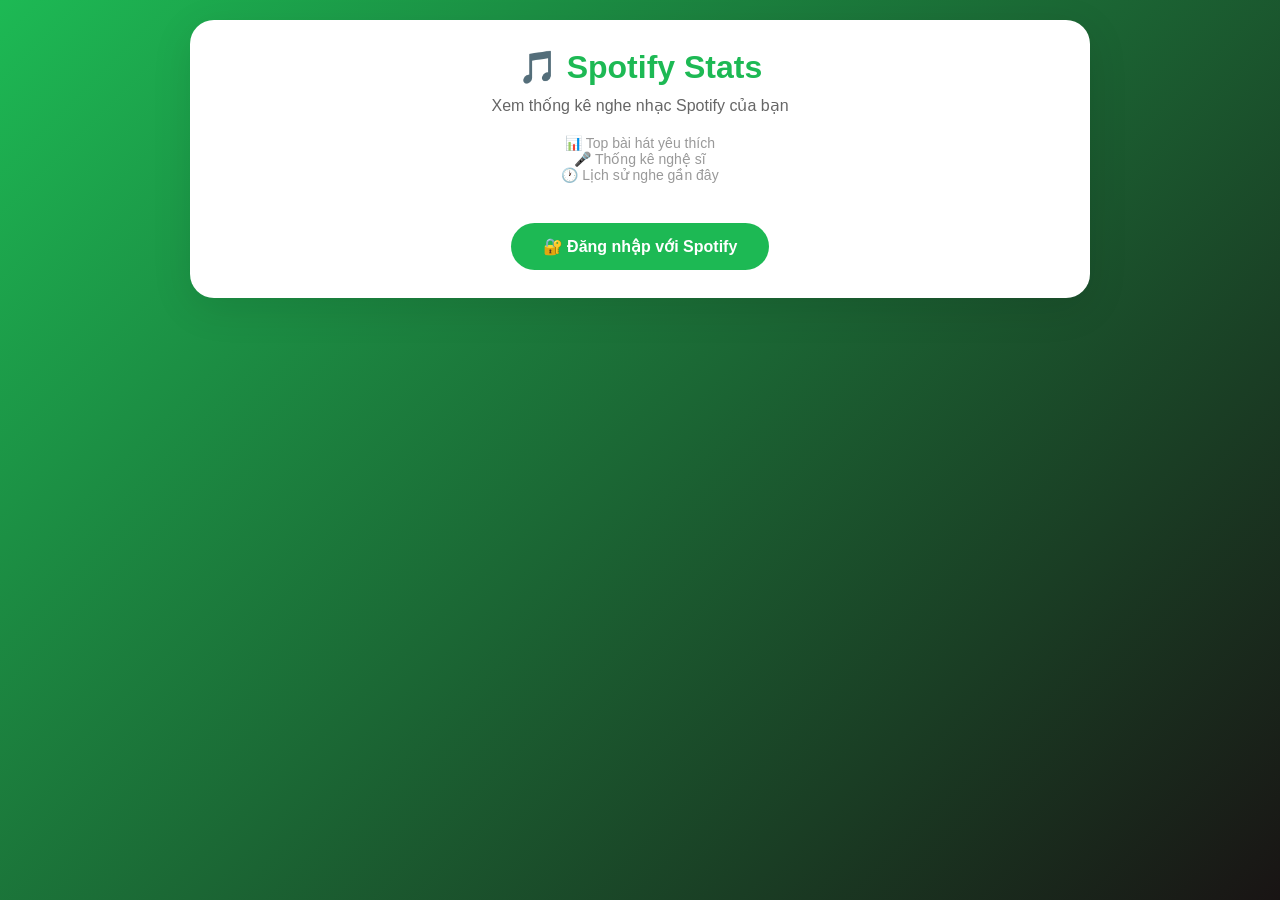
==== index.html @ 5d180906 "Add files via upload" ====
<!DOCTYPE html>
<html lang="vi">
<head>
    <meta charset="UTF-8">
    <meta name="viewport" content="width=device-width, initial-scale=1.0">
    <title>Spotify Stats - Personal Music Analytics</title>
    <style>
        * {
            margin: 0;
            padding: 0;
            box-sizing: border-box;
        }

        body {
            font-family: -apple-system, BlinkMacSystemFont, 'Segoe UI', Roboto, Oxygen, Ubuntu, sans-serif;
            background: linear-gradient(135deg, #1DB954 0%, #191414 100%);
            min-height: 100vh;
            padding: 20px;
        }

        .container {
            max-width: 900px;
            margin: 0 auto;
        }

        /* Card */
        .card {
            background: white;
            border-radius: 24px;
            padding: 28px;
            margin-bottom: 20px;
            box-shadow: 0 10px 40px rgba(0, 0, 0, 0.1);
            transition: transform 0.2s, box-shadow 0.2s;
        }

        .card:hover {
            transform: translateY(-2px);
            box-shadow: 0 15px 50px rgba(0, 0, 0, 0.15);
        }

        /* Header */
        h1 {
            color: #1DB954;
            font-size: 32px;
            margin-bottom: 8px;
            display: flex;
            align-items: center;
            gap: 10px;
        }

        h2 {
            color: #333;
            font-size: 20px;
            margin-bottom: 20px;
            padding-bottom: 12px;
            border-bottom: 2px solid #f0f0f0;
        }

        h3 {
            color: #666;
            font-size: 14px;
            font-weight: normal;
            margin-bottom: 20px;
        }

        /* Button */
        .btn-spotify {
            background: #1DB954;
            color: white;
            border: none;
            padding: 14px 32px;
            font-size: 16px;
            font-weight: 600;
            border-radius: 50px;
            cursor: pointer;
            transition: all 0.2s;
            display: inline-flex;
            align-items: center;
            gap: 10px;
            margin-top: 20px;
        }

        .btn-spotify:hover {
            background: #1ed760;
            transform: scale(1.02);
        }

        .btn-logout {
            background: #dc3545;
            color: white;
            border: none;
            padding: 8px 20px;
            font-size: 14px;
            border-radius: 20px;
            cursor: pointer;
            float: right;
            transition: all 0.2s;
        }

        .btn-logout:hover {
            background: #c82333;
        }

        /* Track list */
        .track-list {
            max-height: 500px;
            overflow-y: auto;
        }

        .track {
            display: flex;
            align-items: center;
            padding: 12px;
            border-bottom: 1px solid #eee;
            transition: background 0.2s;
        }

        .track:hover {
            background: #f8f9fa;
        }

        .track-rank {
            font-size: 20px;
            font-weight: bold;
            width: 45px;
            color: #1DB954;
        }

        .track-img {
            width: 50px;
            height: 50px;
            border-radius: 8px;
            margin-right: 15px;
            object-fit: cover;
        }

        .track-info {
            flex: 1;
        }

        .track-name {
            font-weight: 600;
            margin-bottom: 4px;
            color: #333;
        }

        .track-artist {
            font-size: 13px;
            color: #666;
        }

        .track-meta {
            font-size: 12px;
            color: #999;
            margin-top: 4px;
        }

        /* Stats grid */
        .stats-grid {
            display: grid;
            grid-template-columns: repeat(auto-fit, minmax(200px, 1fr));
            gap: 15px;
            margin-top: 15px;
        }

        .stat-card {
            background: linear-gradient(135deg, #667eea 0%, #764ba2 100%);
            color: white;
            padding: 20px;
            border-radius: 16px;
            text-align: center;
        }

        .stat-number {
            font-size: 32px;
            font-weight: bold;
            margin: 10px 0;
        }

        .stat-label {
            font-size: 13px;
            opacity: 0.9;
        }

        /* User info */
        .user-info {
            display: flex;
            align-items: center;
            gap: 15px;
            flex: 1;
        }

        .user-avatar {
            width: 60px;
            height: 60px;
            border-radius: 50%;
            object-fit: cover;
        }

        .user-name {
            font-size: 18px;
            font-weight: 600;
            color: #333;
        }

        .user-email {
            font-size: 13px;
            color: #666;
            margin-top: 4px;
        }

        /* Loading */
        .loading {
            text-align: center;
            padding: 50px;
        }

        .spinner {
            width: 45px;
            height: 45px;
            border: 4px solid #f3f3f3;
            border-top: 4px solid #1DB954;
            border-radius: 50%;
            animation: spin 1s linear infinite;
            margin: 0 auto 15px;
        }

        @keyframes spin {
            0% { transform: rotate(0deg); }
            100% { transform: rotate(360deg); }
        }

        /* Error */
        .error {
            background: #f8d7da;
            color: #721c24;
            padding: 15px;
            border-radius: 12px;
            margin-bottom: 20px;
            border: 1px solid #f5c6cb;
        }

        /* Clearfix */
        .clearfix::after {
            content: "";
            clear: both;
            display: table;
        }

        /* Scrollbar */
        .track-list::-webkit-scrollbar {
            width: 6px;
        }

        .track-list::-webkit-scrollbar-track {
            background: #f1f1f1;
            border-radius: 10px;
        }

        .track-list::-webkit-scrollbar-thumb {
            background: #1DB954;
            border-radius: 10px;
        }

        /* Responsive */
        @media (max-width: 600px) {
            .card {
                padding: 20px;
            }
            
            h1 {
                font-size: 24px;
            }
            
            .stats-grid {
                grid-template-columns: 1fr;
            }
            
            .track-rank {
                width: 35px;
                font-size: 16px;
            }
            
            .track-img {
                width: 40px;
                height: 40px;
            }
        }
    </style>
</head>
<body>
    <div class="container">
        <!-- Login Card -->
        <div id="loginCard" class="card" style="text-align: center;">
            <h1 style="justify-content: center;">🎵 Spotify Stats</h1>
            <p style="color: #666; margin: 10px 0;">Xem thống kê nghe nhạc Spotify của bạn</p>
            <div style="margin: 20px 0;">
                <p style="color: #999; font-size: 14px;">📊 Top bài hát yêu thích</p>
                <p style="color: #999; font-size: 14px;">🎤 Thống kê nghệ sĩ</p>
                <p style="color: #999; font-size: 14px;">🕐 Lịch sử nghe gần đây</p>
            </div>
            <button class="btn-spotify" onclick="loginToSpotify()">
                🔐 Đăng nhập với Spotify
            </button>
        </div>

        <!-- Dashboard (ẩn ban đầu) -->
        <div id="dashboard" style="display: none;">
            <!-- User Info Card -->
            <div class="card clearfix">
                <div id="userInfo" class="user-info"></div>
                <button class="btn-logout" onclick="logout()">Đăng xuất</button>
            </div>

            <!-- Stats Card -->
            <div class="card">
                <h2>📊 Thống kê nhanh</h2>
                <div id="statsContainer"></div>
            </div>

            <!-- Top Tracks Card -->
            <div class="card">
                <h2>🏆 Top 10 bài hát yêu thích</h2>
                <div id="topTracksContainer" class="track-list"></div>
            </div>

            <!-- Recent Tracks Card -->
            <div class="card">
                <h2>🕐 10 bài hát vừa nghe</h2>
                <div id="recentTracksContainer" class="track-list"></div>
            </div>
        </div>

        <!-- Loading -->
        <div id="loading" class="card loading" style="display: none;">
            <div class="spinner"></div>
            <p>Đang tải dữ liệu từ Spotify...</p>
            <p style="font-size: 13px; color: #999; margin-top: 10px;">Vui lòng chờ trong giây lát</p>
        </div>
    </div>

    <script>
        // ==================== CẤU HÌNH ====================
        const CLIENT_ID = "cd0524eb368f45ceb21721b9543bd5d6";
        const REDIRECT_URI = window.location.origin + window.location.pathname;
        
        // ==================== KHỞI TẠO ====================
        // Kiểm tra code từ URL (sau khi đăng nhập Spotify)
        const urlParams = new URLSearchParams(window.location.search);
        const authCode = urlParams.get('code');
        
        if (authCode) {
            // Có code -> đổi lấy token
            exchangeCodeForToken(authCode);
        } else {
            // Kiểm tra token đã lưu
            const savedToken = localStorage.getItem('spotify_token');
            const tokenExpiry = localStorage.getItem('spotify_token_expiry');
            
            if (savedToken && tokenExpiry && Date.now() < parseInt(tokenExpiry)) {
                loadDashboard(savedToken);
            } else {
                // Hết hạn hoặc chưa có token
                document.getElementById('loginCard').style.display = 'block';
            }
        }
        
        // ==================== HÀM CHÍNH ====================
        
        function loginToSpotify() {
            const scope = 'user-read-recently-played user-top-read user-read-private';
            const authUrl = `https://accounts.spotify.com/authorize?` +
                `client_id=${CLIENT_ID}` +
                `&response_type=code` +
                `&redirect_uri=${encodeURIComponent(REDIRECT_URI)}` +
                `&scope=${encodeURIComponent(scope)}` +
                `&show_dialog=true`;
            
            window.location.href = authUrl;
        }
        
        async function exchangeCodeForToken(code) {
            showLoading(true);
            
            try {
                // Gọi API đổi code lấy token
                const response = await fetch('https://accounts.spotify.com/api/token', {
                    method: 'POST',
                    headers: {
                        'Content-Type': 'application/x-www-form-urlencoded',
                    },
                    body: new URLSearchParams({
                        grant_type: 'authorization_code',
                        code: code,
                        redirect_uri: REDIRECT_URI,
                        client_id: CLIENT_ID,
                        client_secret: '1a9856d20b41437d9c56a29d29e55f53' // Ghi chú: Cần client secret thật!
                    })
                });
                
                const data = await response.json();
                
                if (data.access_token) {
                    // Lưu token
                    localStorage.setItem('spotify_token', data.access_token);
                    localStorage.setItem('spotify_token_expiry', Date.now() + (data.expires_in * 1000));
                    
                    // Xóa code khỏi URL
                    window.history.replaceState({}, document.title, window.location.pathname);
                    
                    // Load dashboard
                    loadDashboard(data.access_token);
                } else {
                    throw new Error(data.error_description || 'Không lấy được token');
                }
            } catch (error) {
                console.error('Lỗi:', error);
                showError('Không thể đăng nhập. Vui lòng thử lại sau.');
                document.getElementById('loginCard').style.display = 'block';
                showLoading(false);
            }
        }
        
        async function loadDashboard(token) {
            showLoading(true);
            
            try {
                // Lấy thông tin user
                const userResponse = await fetch('https://api.spotify.com/v1/me', {
                    headers: { 'Authorization': `Bearer ${token}` }
                });
                
                if (!userResponse.ok) {
                    throw new Error('Token hết hạn');
                }
                
                const userData = await userResponse.json();
                
                // Lấy top tracks
                const topResponse = await fetch('https://api.spotify.com/v1/me/top/tracks?limit=10&time_range=medium_term', {
                    headers: { 'Authorization': `Bearer ${token}` }
                });
                const topData = await topResponse.json();
                
                // Lấy recently played
                const recentResponse = await fetch('https://api.spotify.com/v1/me/player/recently-played?limit=10', {
                    headers: { 'Authorization': `Bearer ${token}` }
                });
                const recentData = await recentResponse.json();
                
                // Hiển thị
                displayUserInfo(userData);
                displayStats(topData, recentData);
                displayTopTracks(topData);
                displayRecentTracks(recentData);
                
                // Ẩn login, hiện dashboard
                document.getElementById('loginCard').style.display = 'none';
                document.getElementById('dashboard').style.display = 'block';
                
            } catch (error) {
                console.error('Lỗi:', error);
                showError('Không thể tải dữ liệu. Vui lòng đăng nhập lại.');
                logout();
            } finally {
                showLoading(false);
            }
        }
        
        // ==================== HIỂN THỊ ====================
        
        function displayUserInfo(user) {
            const userInfoHtml = `
                ${user.images && user.images[0] ? 
                    `<img class="user-avatar" src="${user.images[0].url}" alt="Avatar">` : 
                    `<div style="width: 60px; height: 60px; background: #1DB954; border-radius: 50%; display: flex; align-items: center; justify-content: center; font-size: 28px;">🎵</div>`
                }
                <div>
                    <div class="user-name">${escapeHtml(user.display_name || user.id)}</div>
                    <div class="user-email">${user.email || ''}</div>
                    <div style="font-size: 12px; color: #1DB954; margin-top: 5px;">✓ Đã kết nối Spotify</div>
                </div>
            `;
            document.getElementById('userInfo').innerHTML = userInfoHtml;
        }
        
        function displayStats(topData, recentData) {
            const topTracks = topData.items || [];
            const recentTracks = recentData.items || [];
            
            // Đếm số bài hát độc nhất
            const uniqueTracks = new Set(topTracks.map(t => t.id)).size;
            
            // Tìm nghệ sĩ yêu thích
            const artistCount = {};
            topTracks.forEach(track => {
                const artist = track.artists[0].name;
                artistCount[artist] = (artistCount[artist] || 0) + 1;
            });
            const topArtist = Object.entries(artistCount).sort((a, b) => b[1] - a[1])[0];
            
            // Tính tổng thời gian nghe gần đây
            let totalDurationMs = 0;
            recentTracks.forEach(item => {
                totalDurationMs += item.track.duration_ms;
            });
            const totalMinutes = Math.floor(totalDurationMs / 60000);
            
            const statsHtml = `
                <div class="stats-grid">
                    <div class="stat-card">
                        <div class="stat-label">🎵 Bài hát yêu thích</div>
                        <div class="stat-number">${topTracks.length}</div>
                    </div>
                    <div class="stat-card">
                        <div class="stat-label">⭐ Bài hát độc nhất</div>
                        <div class="stat-number">${uniqueTracks}</div>
                    </div>
                    <div class="stat-card">
                        <div class="stat-label">🎤 Nghệ sĩ yêu thích</div>
                        <div class="stat-number" style="font-size: 20px;">${topArtist ? escapeHtml(topArtist[0]) : 'Chưa có'}</div>
                        <div class="stat-label">${topArtist ? topArtist[1] + ' bài' : ''}</div>
                    </div>
                    <div class="stat-card">
                        <div class="stat-label">⏱️ Thời gian nghe</div>
                        <div class="stat-number">${totalMinutes}</div>
                        <div class="stat-label">phút (10 bài gần nhất)</div>
                    </div>
                </div>
            `;
            
            document.getElementById('statsContainer').innerHTML = statsHtml;
        }
        
        function displayTopTracks(data) {
            const tracks = data.items || [];
            
            if (tracks.length === 0) {
                document.getElementById('topTracksContainer').innerHTML = '<p style="color: #999; text-align: center;">Chưa có dữ liệu. Hãy nghe nhạc nhiều hơn!</p>';
                return;
            }
            
            let html = '';
            tracks.forEach((track, index) => {
                const albumArt = track.album.images[0]?.url || '';
                html += `
                    <div class="track">
                        <div class="track-rank">#${index + 1}</div>
                        ${albumArt ? `<img class="track-img" src="${albumArt}" alt="${escapeHtml(track.name)}">` : ''}
                        <div class="track-info">
                            <div class="track-name">${escapeHtml(track.name)}</div>
                            <div class="track-artist">${escapeHtml(track.artists[0].name)}</div>
                            <div class="track-meta">🔥 Độ phổ biến: ${track.popularity}/100</div>
                        </div>
                    </div>
                `;
            });
            
            document.getElementById('topTracksContainer').innerHTML = html;
        }
        
        function displayRecentTracks(data) {
            const items = data.items || [];
            
            if (items.length === 0) {
                document.getElementById('recentTracksContainer').innerHTML = '<p style="color: #999; text-align: center;">Chưa có dữ liệu. Hãy nghe nhạc trên Spotify!</p>';
                return;
            }
            
            let html = '';
            items.forEach((item) => {
                const track = item.track;
                const albumArt = track.album.images[0]?.url || '';
                const playedAt = new Date(item.played_at);
                const timeAgo = getTimeAgo(playedAt);
                
                html += `
                    <div class="track">
                        ${albumArt ? `<img class="track-img" src="${albumArt}" alt="${escapeHtml(track.name)}">` : ''}
                        <div class="track-info">
                            <div class="track-name">${escapeHtml(track.name)}</div>
                            <div class="track-artist">${escapeHtml(track.artists[0].name)}</div>
                            <div class="track-meta">🎧 Nghe ${timeAgo}</div>
                        </div>
                    </div>
                `;
            });
            
            document.getElementById('recentTracksContainer').innerHTML = html;
        }
        
        // ==================== UTILITY ====================
        
        function getTimeAgo(date) {
            const seconds = Math.floor((new Date() - date) / 1000);
            
            if (seconds < 60) return 'vừa xong';
            if (seconds < 3600) return `${Math.floor(seconds / 60)} phút trước`;
            if (seconds < 86400) return `${Math.floor(seconds / 3600)} giờ trước`;
            if (seconds < 604800) return `${Math.floor(seconds / 86400)} ngày trước`;
            return `${Math.floor(seconds / 604800)} tuần trước`;
        }
        
        function escapeHtml(text) {
            if (!text) return '';
            const div = document.createElement('div');
            div.textContent = text;
            return div.innerHTML;
        }
        
        function logout() {
            localStorage.removeItem('spotify_token');
            localStorage.removeItem('spotify_token_expiry');
            document.getElementById('dashboard').style.display = 'none';
            document.getElementById('loginCard').style.display = 'block';
        }
        
        function showLoading(show) {
            document.getElementById('loading').style.display = show ? 'block' : 'none';
        }
        
        function showError(message) {
            const errorDiv = document.createElement('div');
            errorDiv.className = 'error';
            errorDiv.innerHTML = `❌ ${message}`;
            const container = document.querySelector('.container');
            container.insertBefore(errorDiv, container.firstChild);
            setTimeout(() => errorDiv.remove(), 5000);
        }
    </script>
</body>
</html>
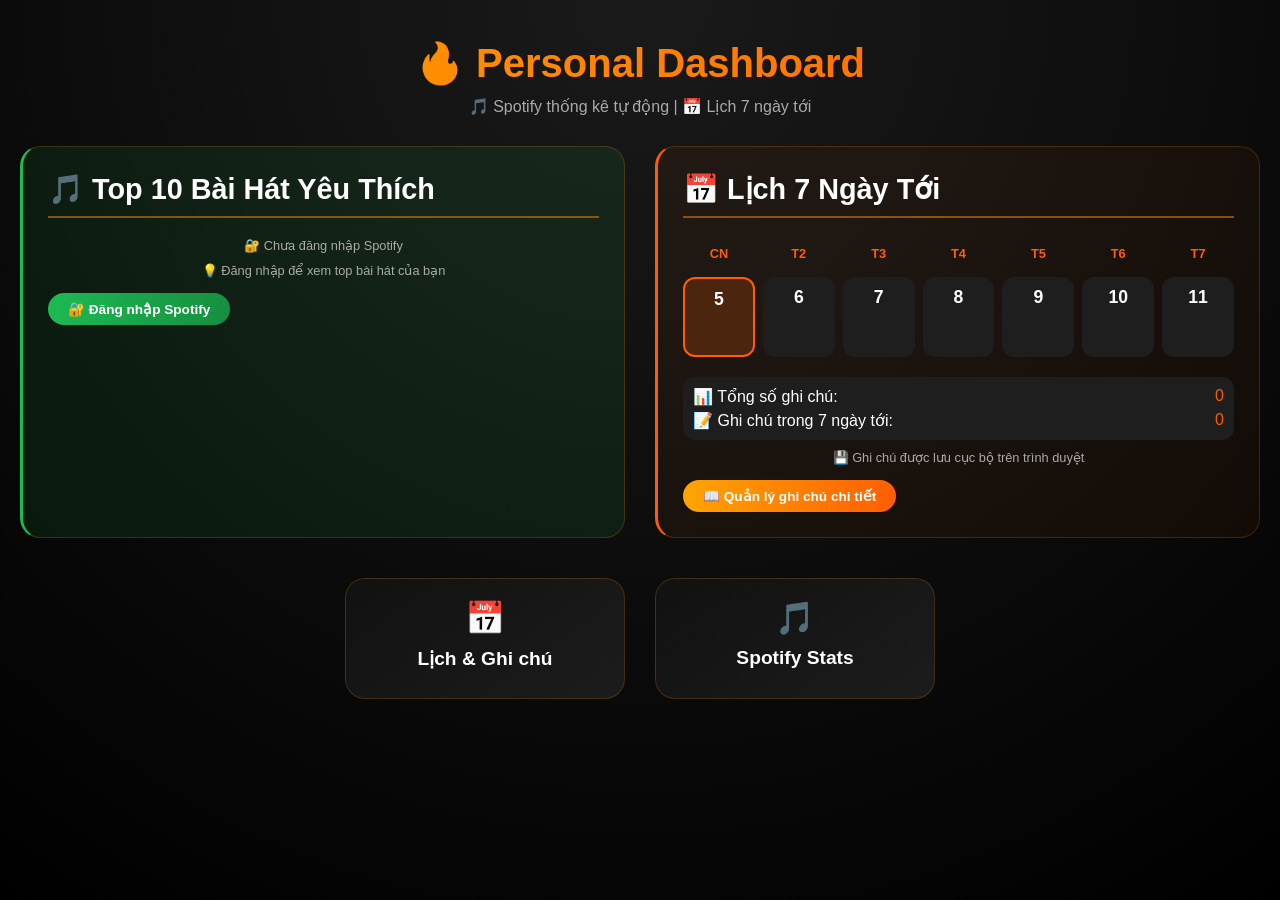
==== commit 8f62c70f: "Add files via upload" ====
--- a/index.html
+++ b/index.html
@@ -1,351 +1,408 @@
 <!DOCTYPE html>
 <html lang="vi">
 <head>
-    <meta charset="UTF-8">
-    <meta name="viewport" content="width=device-width, initial-scale=1.0">
-    <title>Spotify Stats - Personal Music Analytics</title>
-    <style>
-        * {
-            margin: 0;
-            padding: 0;
-            box-sizing: border-box;
-        }
-
-        body {
-            font-family: -apple-system, BlinkMacSystemFont, 'Segoe UI', Roboto, Oxygen, Ubuntu, sans-serif;
-            background: linear-gradient(135deg, #1DB954 0%, #191414 100%);
-            min-height: 100vh;
-            padding: 20px;
-        }
-
-        .container {
-            max-width: 900px;
-            margin: 0 auto;
-        }
-
-        /* Card */
-        .card {
-            background: white;
-            border-radius: 24px;
-            padding: 28px;
-            margin-bottom: 20px;
-            box-shadow: 0 10px 40px rgba(0, 0, 0, 0.1);
-            transition: transform 0.2s, box-shadow 0.2s;
-        }
-
-        .card:hover {
-            transform: translateY(-2px);
-            box-shadow: 0 15px 50px rgba(0, 0, 0, 0.15);
-        }
-
-        /* Header */
-        h1 {
-            color: #1DB954;
-            font-size: 32px;
-            margin-bottom: 8px;
-            display: flex;
-            align-items: center;
-            gap: 10px;
-        }
-
-        h2 {
-            color: #333;
-            font-size: 20px;
-            margin-bottom: 20px;
-            padding-bottom: 12px;
-            border-bottom: 2px solid #f0f0f0;
-        }
-
-        h3 {
-            color: #666;
-            font-size: 14px;
-            font-weight: normal;
-            margin-bottom: 20px;
-        }
-
-        /* Button */
-        .btn-spotify {
-            background: #1DB954;
-            color: white;
-            border: none;
-            padding: 14px 32px;
-            font-size: 16px;
-            font-weight: 600;
-            border-radius: 50px;
-            cursor: pointer;
-            transition: all 0.2s;
-            display: inline-flex;
-            align-items: center;
-            gap: 10px;
-            margin-top: 20px;
-        }
-
-        .btn-spotify:hover {
-            background: #1ed760;
-            transform: scale(1.02);
-        }
-
-        .btn-logout {
-            background: #dc3545;
-            color: white;
-            border: none;
-            padding: 8px 20px;
-            font-size: 14px;
-            border-radius: 20px;
-            cursor: pointer;
-            float: right;
-            transition: all 0.2s;
-        }
-
-        .btn-logout:hover {
-            background: #c82333;
-        }
-
-        /* Track list */
-        .track-list {
-            max-height: 500px;
-            overflow-y: auto;
-        }
-
-        .track {
-            display: flex;
-            align-items: center;
-            padding: 12px;
-            border-bottom: 1px solid #eee;
-            transition: background 0.2s;
-        }
-
-        .track:hover {
-            background: #f8f9fa;
-        }
-
-        .track-rank {
-            font-size: 20px;
-            font-weight: bold;
-            width: 45px;
-            color: #1DB954;
-        }
-
-        .track-img {
-            width: 50px;
-            height: 50px;
-            border-radius: 8px;
-            margin-right: 15px;
-            object-fit: cover;
-        }
-
-        .track-info {
-            flex: 1;
-        }
-
-        .track-name {
-            font-weight: 600;
-            margin-bottom: 4px;
-            color: #333;
-        }
-
-        .track-artist {
-            font-size: 13px;
-            color: #666;
-        }
-
-        .track-meta {
-            font-size: 12px;
-            color: #999;
-            margin-top: 4px;
-        }
-
-        /* Stats grid */
-        .stats-grid {
-            display: grid;
-            grid-template-columns: repeat(auto-fit, minmax(200px, 1fr));
-            gap: 15px;
-            margin-top: 15px;
-        }
-
-        .stat-card {
-            background: linear-gradient(135deg, #667eea 0%, #764ba2 100%);
-            color: white;
-            padding: 20px;
-            border-radius: 16px;
-            text-align: center;
-        }
-
-        .stat-number {
-            font-size: 32px;
-            font-weight: bold;
-            margin: 10px 0;
-        }
-
-        .stat-label {
-            font-size: 13px;
-            opacity: 0.9;
-        }
-
-        /* User info */
-        .user-info {
-            display: flex;
-            align-items: center;
-            gap: 15px;
-            flex: 1;
-        }
-
-        .user-avatar {
-            width: 60px;
-            height: 60px;
-            border-radius: 50%;
-            object-fit: cover;
-        }
-
-        .user-name {
-            font-size: 18px;
-            font-weight: 600;
-            color: #333;
-        }
-
-        .user-email {
-            font-size: 13px;
-            color: #666;
-            margin-top: 4px;
-        }
-
-        /* Loading */
-        .loading {
-            text-align: center;
-            padding: 50px;
-        }
-
-        .spinner {
-            width: 45px;
-            height: 45px;
-            border: 4px solid #f3f3f3;
-            border-top: 4px solid #1DB954;
-            border-radius: 50%;
-            animation: spin 1s linear infinite;
-            margin: 0 auto 15px;
-        }
-
-        @keyframes spin {
-            0% { transform: rotate(0deg); }
-            100% { transform: rotate(360deg); }
-        }
-
-        /* Error */
-        .error {
-            background: #f8d7da;
-            color: #721c24;
-            padding: 15px;
-            border-radius: 12px;
-            margin-bottom: 20px;
-            border: 1px solid #f5c6cb;
-        }
-
-        /* Clearfix */
-        .clearfix::after {
-            content: "";
-            clear: both;
-            display: table;
-        }
-
-        /* Scrollbar */
-        .track-list::-webkit-scrollbar {
-            width: 6px;
-        }
-
-        .track-list::-webkit-scrollbar-track {
-            background: #f1f1f1;
-            border-radius: 10px;
-        }
-
-        .track-list::-webkit-scrollbar-thumb {
-            background: #1DB954;
-            border-radius: 10px;
-        }
-
-        /* Responsive */
-        @media (max-width: 600px) {
-            .card {
-                padding: 20px;
-            }
-            
-            h1 {
-                font-size: 24px;
-            }
-            
-            .stats-grid {
-                grid-template-columns: 1fr;
-            }
-            
-            .track-rank {
-                width: 35px;
-                font-size: 16px;
-            }
-            
-            .track-img {
-                width: 40px;
-                height: 40px;
-            }
-        }
-    </style>
+<meta charset="UTF-8">
+<meta name="viewport" content="width=device-width, initial-scale=1.0">
+<title>Personal Dashboard - Spotify & Lịch</title>
+
+<style>
+* {
+    margin: 0;
+    padding: 0;
+    box-sizing: border-box;
+}
+
+body {
+    font-family: 'Segoe UI', sans-serif;
+    background: radial-gradient(circle at top, #1a1a1a, #000);
+    color: white;
+    min-height: 100vh;
+}
+
+.container {
+    max-width: 1400px;
+    margin: auto;
+    padding: 40px 20px;
+}
+
+h1 {
+    text-align: center;
+    font-size: 2.5rem;
+    margin-bottom: 10px;
+    background: linear-gradient(90deg, orange, #ff5e00);
+    background-clip: text;
+    -webkit-background-clip: text;
+    color: transparent;
+}
+
+.subtitle {
+    text-align: center;
+    color: #aaa;
+    margin-bottom: 30px;
+}
+
+.dashboard-grid {
+    display: grid;
+    grid-template-columns: 1fr 1fr;
+    gap: 30px;
+    margin-bottom: 40px;
+}
+
+.card {
+    background: linear-gradient(145deg, #111, #1c1c1c);
+    border-radius: 20px;
+    padding: 25px;
+    border: 1px solid rgba(255, 140, 0, 0.2);
+    transition: 0.3s;
+}
+
+.card:hover {
+    box-shadow: 0 0 20px rgba(255, 120, 0, 0.3);
+}
+
+.card-header {
+    font-size: 1.8rem;
+    font-weight: bold;
+    margin-bottom: 20px;
+    padding-bottom: 10px;
+    border-bottom: 2px solid rgba(255, 140, 0, 0.5);
+    display: flex;
+    align-items: center;
+    gap: 10px;
+}
+
+.spotify-section {
+    background: rgba(29, 185, 84, 0.1);
+    border-left: 3px solid #1DB954;
+}
+
+.calendar-section {
+    background: rgba(255, 94, 0, 0.05);
+    border-left: 3px solid #ff5e00;
+}
+
+.track-list {
+    list-style: none;
+    max-height: 400px;
+    overflow-y: auto;
+}
+
+.track-item {
+    display: flex;
+    align-items: center;
+    gap: 12px;
+    padding: 12px 0;
+    border-bottom: 1px solid #333;
+    transition: 0.2s;
+}
+
+.track-item:hover {
+    background: rgba(255, 255, 255, 0.05);
+    padding-left: 10px;
+}
+
+.track-rank {
+    font-size: 1.2rem;
+    font-weight: bold;
+    color: #ff5e00;
+    width: 35px;
+}
+
+.track-info {
+    flex: 1;
+}
+
+.track-name {
+    font-weight: bold;
+    margin-bottom: 4px;
+}
+
+.track-artist {
+    font-size: 0.8rem;
+    color: #aaa;
+}
+
+.track-count {
+    font-size: 0.8rem;
+    color: #1DB954;
+}
+
+.calendar-week {
+    display: grid;
+    grid-template-columns: repeat(7, 1fr);
+    gap: 8px;
+    margin-bottom: 20px;
+}
+
+.calendar-day-header {
+    text-align: center;
+    font-size: 0.8rem;
+    color: #ff5e00;
+    padding: 8px;
+    font-weight: bold;
+}
+
+.calendar-day {
+    background: #1e1e1e;
+    border-radius: 12px;
+    padding: 10px;
+    text-align: center;
+    transition: 0.2s;
+    cursor: pointer;
+    min-height: 80px;
+    position: relative;
+}
+
+.calendar-day:hover {
+    background: #2a2a2a;
+    transform: translateY(-2px);
+}
+
+.calendar-day.today {
+    border: 2px solid #ff5e00;
+    background: rgba(255, 94, 0, 0.2);
+}
+
+.calendar-day-number {
+    font-size: 1.1rem;
+    font-weight: bold;
+    margin-bottom: 5px;
+}
+
+.calendar-day.has-note::after {
+    content: "📝";
+    position: absolute;
+    bottom: 5px;
+    right: 5px;
+    font-size: 0.7rem;
+}
+
+.calendar-note-preview {
+    font-size: 0.7rem;
+    color: #ff5e00;
+    overflow: hidden;
+    text-overflow: ellipsis;
+    white-space: nowrap;
+    margin-top: 5px;
+}
+
+.btn {
+    display: inline-block;
+    padding: 8px 20px;
+    border-radius: 999px;
+    background: linear-gradient(90deg, orange, #ff5e00);
+    color: white;
+    text-decoration: none;
+    font-weight: bold;
+    transition: 0.3s;
+    border: none;
+    cursor: pointer;
+    font-size: 0.85rem;
+    margin-top: 15px;
+}
+
+.btn-sm {
+    padding: 5px 15px;
+    font-size: 0.75rem;
+}
+
+.btn-outline {
+    background: transparent;
+    border: 1px solid #ff5e00;
+}
+
+.btn-outline:hover {
+    background: #ff5e00;
+}
+
+.btn-spotify {
+    background: linear-gradient(90deg, #1DB954, #168f40);
+}
+
+.btn-logout {
+    background: linear-gradient(90deg, #dc3545, #b02a37);
+    margin-left: 10px;
+}
+
+.status {
+    font-size: 0.8rem;
+    color: #aaa;
+    margin-top: 10px;
+    text-align: center;
+}
+
+.loading {
+    text-align: center;
+    padding: 40px;
+    color: #aaa;
+}
+
+.loading-spinner {
+    width: 30px;
+    height: 30px;
+    border: 3px solid #333;
+    border-top-color: #ff5e00;
+    border-radius: 50%;
+    animation: spin 1s linear infinite;
+    margin: 0 auto 10px;
+}
+
+.user-info {
+    display: flex;
+    align-items: center;
+    gap: 12px;
+    padding: 10px;
+    background: #1e1e1e;
+    border-radius: 12px;
+    margin-bottom: 15px;
+}
+
+.user-avatar {
+    width: 40px;
+    height: 40px;
+    border-radius: 50%;
+    object-fit: cover;
+}
+
+.user-name {
+    font-size: 0.9rem;
+    font-weight: bold;
+}
+
+@keyframes spin {
+    to { transform: rotate(360deg); }
+}
+
+.cards-container {
+    display: flex;
+    gap: 30px;
+    justify-content: center;
+    flex-wrap: wrap;
+    margin-top: 20px;
+}
+
+.mini-card {
+    background: linear-gradient(145deg, #111, #1c1c1c);
+    border-radius: 20px;
+    width: 280px;
+    padding: 20px;
+    cursor: pointer;
+    transition: 0.3s;
+    border: 1px solid rgba(255, 140, 0, 0.2);
+    text-align: center;
+}
+
+.mini-card:hover {
+    transform: translateY(-5px);
+    box-shadow: 0 0 20px rgba(255, 120, 0, 0.3);
+}
+
+.mini-card-header {
+    font-size: 2rem;
+    margin-bottom: 10px;
+}
+
+.mini-card-title {
+    font-size: 1.2rem;
+    font-weight: bold;
+    margin-bottom: 8px;
+}
+
+@media (max-width: 900px) {
+    .dashboard-grid {
+        grid-template-columns: 1fr;
+        gap: 20px;
+    }
+    
+    .calendar-week {
+        gap: 4px;
+    }
+    
+    .calendar-day {
+        padding: 5px;
+        min-height: 60px;
+    }
+}
+</style>
 </head>
 <body>
-    <div class="container">
-        <!-- Login Card -->
-        <div id="loginCard" class="card" style="text-align: center;">
-            <h1 style="justify-content: center;">🎵 Spotify Stats</h1>
-            <p style="color: #666; margin: 10px 0;">Xem thống kê nghe nhạc Spotify của bạn</p>
-            <div style="margin: 20px 0;">
-                <p style="color: #999; font-size: 14px;">📊 Top bài hát yêu thích</p>
-                <p style="color: #999; font-size: 14px;">🎤 Thống kê nghệ sĩ</p>
-                <p style="color: #999; font-size: 14px;">🕐 Lịch sử nghe gần đây</p>
+
+<div class="container">
+    <h1>🔥 Personal Dashboard</h1>
+    <div class="subtitle">🎵 Spotify thống kê tự động | 📅 Lịch 7 ngày tới</div>
+
+    <div class="dashboard-grid">
+        
+        <!-- Spotify Section -->
+        <div class="card spotify-section">
+            <div class="card-header">
+                🎵 Top 10 Bài Hát Yêu Thích
             </div>
-            <button class="btn-spotify" onclick="loginToSpotify()">
-                🔐 Đăng nhập với Spotify
+            <div id="spotify-user-info"></div>
+            <div id="spotify-top-tracks">
+                <div class="loading">
+                    <div class="loading-spinner"></div>
+                    <p>Đang kiểm tra đăng nhập...</p>
+                </div>
+            </div>
+            <div class="status" id="spotify-status"></div>
+            <div id="spotify-buttons">
+                <button class="btn btn-spotify" id="spotify-login-btn" onclick="loginSpotify()" style="display:none;">
+                    🔐 Đăng nhập Spotify
+                </button>
+                <button class="btn btn-sm btn-outline" id="spotify-refresh-btn" onclick="refreshSpotify()" style="display:none;">
+                    🔄 Cập nhật
+                </button>
+                <button class="btn btn-sm btn-logout" id="spotify-logout-btn" onclick="logoutSpotify()" style="display:none;">
+                    🚪 Đăng xuất
+                </button>
+            </div>
+        </div>
+
+        <!-- Calendar Section -->
+        <div class="card calendar-section">
+            <div class="card-header">
+                📅 Lịch 7 Ngày Tới
+            </div>
+            <div id="calendar-week-view">
+                <div class="loading">
+                    <div class="loading-spinner"></div>
+                    <p>Đang tải lịch...</p>
+                </div>
+            </div>
+            <div class="status">
+                💾 Ghi chú được lưu cục bộ trên trình duyệt
+            </div>
+            <button class="btn" onclick="location.href='calendar.html'">
+                📖 Quản lý ghi chú chi tiết
             </button>
         </div>
-
-        <!-- Dashboard (ẩn ban đầu) -->
-        <div id="dashboard" style="display: none;">
-            <!-- User Info Card -->
-            <div class="card clearfix">
-                <div id="userInfo" class="user-info"></div>
-                <button class="btn-logout" onclick="logout()">Đăng xuất</button>
-            </div>
-
-            <!-- Stats Card -->
-            <div class="card">
-                <h2>📊 Thống kê nhanh</h2>
-                <div id="statsContainer"></div>
-            </div>
-
-            <!-- Top Tracks Card -->
-            <div class="card">
-                <h2>🏆 Top 10 bài hát yêu thích</h2>
-                <div id="topTracksContainer" class="track-list"></div>
-            </div>
-
-            <!-- Recent Tracks Card -->
-            <div class="card">
-                <h2>🕐 10 bài hát vừa nghe</h2>
-                <div id="recentTracksContainer" class="track-list"></div>
-            </div>
+    </div>
+
+    <div class="cards-container">
+        <div class="mini-card" onclick="location.href='calendar.html'">
+            <div class="mini-card-header">📅</div>
+            <div class="mini-card-title">Lịch & Ghi chú</div>
         </div>
-
-        <!-- Loading -->
-        <div id="loading" class="card loading" style="display: none;">
-            <div class="spinner"></div>
-            <p>Đang tải dữ liệu từ Spotify...</p>
-            <p style="font-size: 13px; color: #999; margin-top: 10px;">Vui lòng chờ trong giây lát</p>
+        <div class="mini-card" onclick="location.href='spotify.html'">
+            <div class="mini-card-header">🎵</div>
+            <div class="mini-card-title">Spotify Stats</div>
         </div>
     </div>
-
-    <script>
-        // ==================== CẤU HÌNH ====================
-        const CLIENT_ID = "cd0524eb368f45ceb21721b9543bd5d6";
-        const REDIRECT_URI = window.location.origin + window.location.pathname;
-        
-        // ==================== KHỞI TẠO ====================
-        // Kiểm tra code từ URL (sau khi đăng nhập Spotify)
+</div>
+
+<script>
+    // ========== SPOTIFY CONFIG ==========
+    const CLIENT_ID = "cd0524eb368f45ceb21721b9543bd5d6";
+    const CLIENT_SECRET = "1a9856d20b41437d9c56a29d29e55f53";
+    const REDIRECT_URI = window.location.origin + window.location.pathname;
+    
+    let spotifyToken = null;
+    let spotifyUser = null;
+    
+    // ========== TỰ ĐỘNG KIỂM TRA ĐĂNG NHẬP KHI VÀO WEB ==========
+    (function autoCheckLogin() {
+        // Kiểm tra token từ URL (sau khi đăng nhập)
         const urlParams = new URLSearchParams(window.location.search);
         const authCode = urlParams.get('code');
         
@@ -358,275 +415,229 @@
             const tokenExpiry = localStorage.getItem('spotify_token_expiry');
             
             if (savedToken && tokenExpiry && Date.now() < parseInt(tokenExpiry)) {
-                loadDashboard(savedToken);
+                // Token còn hiệu lực -> tự động đăng nhập
+                spotifyToken = savedToken;
+                loadSpotifyData(spotifyToken);
             } else {
-                // Hết hạn hoặc chưa có token
-                document.getElementById('loginCard').style.display = 'block';
+                // Hết hạn hoặc chưa có token -> hiển thị nút đăng nhập
+                showLoginUI();
             }
         }
-        
-        // ==================== HÀM CHÍNH ====================
-        
-        function loginToSpotify() {
-            const scope = 'user-read-recently-played user-top-read user-read-private';
-            const authUrl = `https://accounts.spotify.com/authorize?` +
-                `client_id=${CLIENT_ID}` +
-                `&response_type=code` +
-                `&redirect_uri=${encodeURIComponent(REDIRECT_URI)}` +
-                `&scope=${encodeURIComponent(scope)}` +
-                `&show_dialog=true`;
-            
-            window.location.href = authUrl;
+    })();
+    
+    function showLoginUI() {
+        document.getElementById('spotify-top-tracks').innerHTML = '<div class="status">🔐 Chưa đăng nhập Spotify</div>';
+        document.getElementById('spotify-status').innerHTML = '💡 Đăng nhập để xem top bài hát của bạn';
+        document.getElementById('spotify-login-btn').style.display = 'inline-block';
+        document.getElementById('spotify-refresh-btn').style.display = 'none';
+        document.getElementById('spotify-logout-btn').style.display = 'none';
+        document.getElementById('spotify-user-info').innerHTML = '';
+    }
+    
+    function showLoggedInUI() {
+        document.getElementById('spotify-login-btn').style.display = 'none';
+        document.getElementById('spotify-refresh-btn').style.display = 'inline-block';
+        document.getElementById('spotify-logout-btn').style.display = 'inline-block';
+    }
+    
+    function loginSpotify() {
+        const scope = 'user-read-recently-played user-top-read user-read-private';
+        const authUrl = `https://accounts.spotify.com/authorize?client_id=${CLIENT_ID}&response_type=code&redirect_uri=${encodeURIComponent(REDIRECT_URI)}&scope=${encodeURIComponent(scope)}&show_dialog=true`;
+        window.location.href = authUrl;
+    }
+    
+    function logoutSpotify() {
+        localStorage.removeItem('spotify_token');
+        localStorage.removeItem('spotify_token_expiry');
+        spotifyToken = null;
+        spotifyUser = null;
+        showLoginUI();
+        document.getElementById('spotify-top-tracks').innerHTML = '<div class="status">🔐 Đã đăng xuất</div>';
+    }
+    
+    async function exchangeCodeForToken(code) {
+        document.getElementById('spotify-top-tracks').innerHTML = '<div class="loading"><div class="loading-spinner"></div><p>Đang xử lý đăng nhập...</p></div>';
+        
+        try {
+            const response = await fetch('https://accounts.spotify.com/api/token', {
+                method: 'POST',
+                headers: { 
+                    'Content-Type': 'application/x-www-form-urlencoded',
+                    'Authorization': 'Basic ' + btoa(CLIENT_ID + ':' + CLIENT_SECRET)
+                },
+                body: new URLSearchParams({
+                    grant_type: 'authorization_code',
+                    code: code,
+                    redirect_uri: REDIRECT_URI
+                })
+            });
+            
+            const data = await response.json();
+            if (data.access_token) {
+                spotifyToken = data.access_token;
+                localStorage.setItem('spotify_token', data.access_token);
+                localStorage.setItem('spotify_token_expiry', Date.now() + (data.expires_in * 1000));
+                
+                // Xóa code khỏi URL
+                window.history.replaceState({}, document.title, window.location.pathname);
+                
+                // Tự động tải dữ liệu
+                loadSpotifyData(spotifyToken);
+            } else {
+                throw new Error(data.error_description || 'Không lấy được token');
+            }
+        } catch(e) {
+            console.error('Lỗi:', e);
+            document.getElementById('spotify-top-tracks').innerHTML = '<div class="status">❌ Đăng nhập thất bại</div>';
+            showLoginUI();
         }
-        
-        async function exchangeCodeForToken(code) {
-            showLoading(true);
-            
-            try {
-                // Gọi API đổi code lấy token
-                const response = await fetch('https://accounts.spotify.com/api/token', {
-                    method: 'POST',
-                    headers: {
-                        'Content-Type': 'application/x-www-form-urlencoded',
-                    },
-                    body: new URLSearchParams({
-                        grant_type: 'authorization_code',
-                        code: code,
-                        redirect_uri: REDIRECT_URI,
-                        client_id: CLIENT_ID,
-                        client_secret: '1a9856d20b41437d9c56a29d29e55f53' // Ghi chú: Cần client secret thật!
-                    })
-                });
-                
-                const data = await response.json();
-                
-                if (data.access_token) {
-                    // Lưu token
-                    localStorage.setItem('spotify_token', data.access_token);
-                    localStorage.setItem('spotify_token_expiry', Date.now() + (data.expires_in * 1000));
-                    
-                    // Xóa code khỏi URL
-                    window.history.replaceState({}, document.title, window.location.pathname);
-                    
-                    // Load dashboard
-                    loadDashboard(data.access_token);
-                } else {
-                    throw new Error(data.error_description || 'Không lấy được token');
-                }
-            } catch (error) {
-                console.error('Lỗi:', error);
-                showError('Không thể đăng nhập. Vui lòng thử lại sau.');
-                document.getElementById('loginCard').style.display = 'block';
-                showLoading(false);
+    }
+    
+    async function loadSpotifyData(token) {
+        document.getElementById('spotify-top-tracks').innerHTML = '<div class="loading"><div class="loading-spinner"></div><p>Đang tải dữ liệu...</p></div>';
+        document.getElementById('spotify-status').innerHTML = '🔄 Đang tải...';
+        
+        try {
+            // Lấy thông tin user
+            const userResponse = await fetch('https://api.spotify.com/v1/me', {
+                headers: { 'Authorization': `Bearer ${token}` }
+            });
+            
+            if (!userResponse.ok) throw new Error('Token hết hạn');
+            
+            const userData = await userResponse.json();
+            spotifyUser = userData;
+            
+            // Hiển thị thông tin user
+            document.getElementById('spotify-user-info').innerHTML = `
+                <div class="user-info">
+                    ${userData.images?.[0] ? `<img class="user-avatar" src="${userData.images[0].url}">` : '<div style="width:40px;height:40px;background:#1DB954;border-radius:50%;text-align:center;line-height:40px;">🎵</div>'}
+                    <div class="user-name">${userData.display_name || userData.id}</div>
+                </div>
+            `;
+            
+            // Lấy top tracks
+            const tracksResponse = await fetch('https://api.spotify.com/v1/me/top/tracks?limit=10&time_range=medium_term', {
+                headers: { 'Authorization': `Bearer ${token}` }
+            });
+            
+            const tracksData = await tracksResponse.json();
+            displayTopTracks(tracksData);
+            
+            document.getElementById('spotify-status').innerHTML = `✅ Đã cập nhật lúc ${new Date().toLocaleTimeString()}`;
+            showLoggedInUI();
+            
+        } catch(e) {
+            console.error(e);
+            if (e.message === 'Token hết hạn') {
+                logoutSpotify();
+            } else {
+                document.getElementById('spotify-top-tracks').innerHTML = '<div class="status">⚠️ Lỗi tải dữ liệu</div>';
             }
         }
-        
-        async function loadDashboard(token) {
-            showLoading(true);
-            
-            try {
-                // Lấy thông tin user
-                const userResponse = await fetch('https://api.spotify.com/v1/me', {
-                    headers: { 'Authorization': `Bearer ${token}` }
-                });
-                
-                if (!userResponse.ok) {
-                    throw new Error('Token hết hạn');
-                }
-                
-                const userData = await userResponse.json();
-                
-                // Lấy top tracks
-                const topResponse = await fetch('https://api.spotify.com/v1/me/top/tracks?limit=10&time_range=medium_term', {
-                    headers: { 'Authorization': `Bearer ${token}` }
-                });
-                const topData = await topResponse.json();
-                
-                // Lấy recently played
-                const recentResponse = await fetch('https://api.spotify.com/v1/me/player/recently-played?limit=10', {
-                    headers: { 'Authorization': `Bearer ${token}` }
-                });
-                const recentData = await recentResponse.json();
-                
-                // Hiển thị
-                displayUserInfo(userData);
-                displayStats(topData, recentData);
-                displayTopTracks(topData);
-                displayRecentTracks(recentData);
-                
-                // Ẩn login, hiện dashboard
-                document.getElementById('loginCard').style.display = 'none';
-                document.getElementById('dashboard').style.display = 'block';
-                
-            } catch (error) {
-                console.error('Lỗi:', error);
-                showError('Không thể tải dữ liệu. Vui lòng đăng nhập lại.');
-                logout();
-            } finally {
-                showLoading(false);
-            }
+    }
+    
+    function refreshSpotify() {
+        if (spotifyToken) {
+            loadSpotifyData(spotifyToken);
+        } else {
+            loginSpotify();
         }
-        
-        // ==================== HIỂN THỊ ====================
-        
-        function displayUserInfo(user) {
-            const userInfoHtml = `
-                ${user.images && user.images[0] ? 
-                    `<img class="user-avatar" src="${user.images[0].url}" alt="Avatar">` : 
-                    `<div style="width: 60px; height: 60px; background: #1DB954; border-radius: 50%; display: flex; align-items: center; justify-content: center; font-size: 28px;">🎵</div>`
-                }
-                <div>
-                    <div class="user-name">${escapeHtml(user.display_name || user.id)}</div>
-                    <div class="user-email">${user.email || ''}</div>
-                    <div style="font-size: 12px; color: #1DB954; margin-top: 5px;">✓ Đã kết nối Spotify</div>
+    }
+    
+    function displayTopTracks(data) {
+        const tracks = data.items || [];
+        if (tracks.length === 0) {
+            document.getElementById('spotify-top-tracks').innerHTML = '<div class="status">🎧 Chưa có dữ liệu, hãy nghe nhạc nhiều hơn!</div>';
+            return;
+        }
+        
+        let html = '<ul class="track-list">';
+        tracks.forEach((track, i) => {
+            html += `
+                <li class="track-item">
+                    <span class="track-rank">#${i+1}</span>
+                    <div class="track-info">
+                        <div class="track-name">${escapeHtml(track.name)}</div>
+                        <div class="track-artist">${escapeHtml(track.artists[0].name)}</div>
+                    </div>
+                    <div class="track-count">🔥 ${track.popularity}</div>
+                </li>
+            `;
+        });
+        html += '</ul>';
+        document.getElementById('spotify-top-tracks').innerHTML = html;
+    }
+    
+    function escapeHtml(text) {
+        if (!text) return '';
+        const div = document.createElement('div');
+        div.textContent = text;
+        return div.innerHTML;
+    }
+    
+    // ========== LỊCH 7 NGÀY ==========
+    function loadCalendarWeek() {
+        const notes = JSON.parse(localStorage.getItem('calendarNotes')) || {};
+        const today = new Date();
+        
+        const weekDays = [];
+        for (let i = 0; i < 7; i++) {
+            const date = new Date(today);
+            date.setDate(today.getDate() + i);
+            weekDays.push(date);
+        }
+        
+        const dayNames = ['CN', 'T2', 'T3', 'T4', 'T5', 'T6', 'T7'];
+        
+        let html = `<div class="calendar-week">${dayNames.map(day => `<div class="calendar-day-header">${day}</div>`).join('')}`;
+        
+        weekDays.forEach(date => {
+            const dateKey = formatDateKey(date);
+            const note = notes[dateKey];
+            const isToday = date.toDateString() === new Date().toDateString();
+            
+            html += `
+                <div class="calendar-day ${isToday ? 'today' : ''} ${note ? 'has-note' : ''}" onclick="location.href='calendar.html'">
+                    <div class="calendar-day-number">${date.getDate()}</div>
+                    ${note ? `<div class="calendar-note-preview">${escapeHtml(note.title || '📝')}</div>` : ''}
                 </div>
             `;
-            document.getElementById('userInfo').innerHTML = userInfoHtml;
+        });
+        
+        html += '</div>';
+        
+        const totalNotes = Object.keys(notes).length;
+        const notesThisWeek = weekDays.filter(d => notes[formatDateKey(d)]).length;
+        
+        html += `
+            <div style="margin-top: 15px; padding: 10px; background: #1e1e1e; border-radius: 12px;">
+                <div style="display: flex; justify-content: space-between;">
+                    <span>📊 Tổng số ghi chú:</span>
+                    <span style="color: #ff5e00;">${totalNotes}</span>
+                </div>
+                <div style="display: flex; justify-content: space-between; margin-top: 5px;">
+                    <span>📝 Ghi chú trong 7 ngày tới:</span>
+                    <span style="color: #ff5e00;">${notesThisWeek}</span>
+                </div>
+            </div>
+        `;
+        
+        document.getElementById('calendar-week-view').innerHTML = html;
+    }
+    
+    function formatDateKey(date) {
+        return `${date.getFullYear()}-${String(date.getMonth() + 1).padStart(2, '0')}-${String(date.getDate()).padStart(2, '0')}`;
+    }
+    
+    window.addEventListener('storage', function(e) {
+        if (e.key === 'calendarNotes') {
+            loadCalendarWeek();
         }
-        
-        function displayStats(topData, recentData) {
-            const topTracks = topData.items || [];
-            const recentTracks = recentData.items || [];
-            
-            // Đếm số bài hát độc nhất
-            const uniqueTracks = new Set(topTracks.map(t => t.id)).size;
-            
-            // Tìm nghệ sĩ yêu thích
-            const artistCount = {};
-            topTracks.forEach(track => {
-                const artist = track.artists[0].name;
-                artistCount[artist] = (artistCount[artist] || 0) + 1;
-            });
-            const topArtist = Object.entries(artistCount).sort((a, b) => b[1] - a[1])[0];
-            
-            // Tính tổng thời gian nghe gần đây
-            let totalDurationMs = 0;
-            recentTracks.forEach(item => {
-                totalDurationMs += item.track.duration_ms;
-            });
-            const totalMinutes = Math.floor(totalDurationMs / 60000);
-            
-            const statsHtml = `
-                <div class="stats-grid">
-                    <div class="stat-card">
-                        <div class="stat-label">🎵 Bài hát yêu thích</div>
-                        <div class="stat-number">${topTracks.length}</div>
-                    </div>
-                    <div class="stat-card">
-                        <div class="stat-label">⭐ Bài hát độc nhất</div>
-                        <div class="stat-number">${uniqueTracks}</div>
-                    </div>
-                    <div class="stat-card">
-                        <div class="stat-label">🎤 Nghệ sĩ yêu thích</div>
-                        <div class="stat-number" style="font-size: 20px;">${topArtist ? escapeHtml(topArtist[0]) : 'Chưa có'}</div>
-                        <div class="stat-label">${topArtist ? topArtist[1] + ' bài' : ''}</div>
-                    </div>
-                    <div class="stat-card">
-                        <div class="stat-label">⏱️ Thời gian nghe</div>
-                        <div class="stat-number">${totalMinutes}</div>
-                        <div class="stat-label">phút (10 bài gần nhất)</div>
-                    </div>
-                </div>
-            `;
-            
-            document.getElementById('statsContainer').innerHTML = statsHtml;
-        }
-        
-        function displayTopTracks(data) {
-            const tracks = data.items || [];
-            
-            if (tracks.length === 0) {
-                document.getElementById('topTracksContainer').innerHTML = '<p style="color: #999; text-align: center;">Chưa có dữ liệu. Hãy nghe nhạc nhiều hơn!</p>';
-                return;
-            }
-            
-            let html = '';
-            tracks.forEach((track, index) => {
-                const albumArt = track.album.images[0]?.url || '';
-                html += `
-                    <div class="track">
-                        <div class="track-rank">#${index + 1}</div>
-                        ${albumArt ? `<img class="track-img" src="${albumArt}" alt="${escapeHtml(track.name)}">` : ''}
-                        <div class="track-info">
-                            <div class="track-name">${escapeHtml(track.name)}</div>
-                            <div class="track-artist">${escapeHtml(track.artists[0].name)}</div>
-                            <div class="track-meta">🔥 Độ phổ biến: ${track.popularity}/100</div>
-                        </div>
-                    </div>
-                `;
-            });
-            
-            document.getElementById('topTracksContainer').innerHTML = html;
-        }
-        
-        function displayRecentTracks(data) {
-            const items = data.items || [];
-            
-            if (items.length === 0) {
-                document.getElementById('recentTracksContainer').innerHTML = '<p style="color: #999; text-align: center;">Chưa có dữ liệu. Hãy nghe nhạc trên Spotify!</p>';
-                return;
-            }
-            
-            let html = '';
-            items.forEach((item) => {
-                const track = item.track;
-                const albumArt = track.album.images[0]?.url || '';
-                const playedAt = new Date(item.played_at);
-                const timeAgo = getTimeAgo(playedAt);
-                
-                html += `
-                    <div class="track">
-                        ${albumArt ? `<img class="track-img" src="${albumArt}" alt="${escapeHtml(track.name)}">` : ''}
-                        <div class="track-info">
-                            <div class="track-name">${escapeHtml(track.name)}</div>
-                            <div class="track-artist">${escapeHtml(track.artists[0].name)}</div>
-                            <div class="track-meta">🎧 Nghe ${timeAgo}</div>
-                        </div>
-                    </div>
-                `;
-            });
-            
-            document.getElementById('recentTracksContainer').innerHTML = html;
-        }
-        
-        // ==================== UTILITY ====================
-        
-        function getTimeAgo(date) {
-            const seconds = Math.floor((new Date() - date) / 1000);
-            
-            if (seconds < 60) return 'vừa xong';
-            if (seconds < 3600) return `${Math.floor(seconds / 60)} phút trước`;
-            if (seconds < 86400) return `${Math.floor(seconds / 3600)} giờ trước`;
-            if (seconds < 604800) return `${Math.floor(seconds / 86400)} ngày trước`;
-            return `${Math.floor(seconds / 604800)} tuần trước`;
-        }
-        
-        function escapeHtml(text) {
-            if (!text) return '';
-            const div = document.createElement('div');
-            div.textContent = text;
-            return div.innerHTML;
-        }
-        
-        function logout() {
-            localStorage.removeItem('spotify_token');
-            localStorage.removeItem('spotify_token_expiry');
-            document.getElementById('dashboard').style.display = 'none';
-            document.getElementById('loginCard').style.display = 'block';
-        }
-        
-        function showLoading(show) {
-            document.getElementById('loading').style.display = show ? 'block' : 'none';
-        }
-        
-        function showError(message) {
-            const errorDiv = document.createElement('div');
-            errorDiv.className = 'error';
-            errorDiv.innerHTML = `❌ ${message}`;
-            const container = document.querySelector('.container');
-            container.insertBefore(errorDiv, container.firstChild);
-            setTimeout(() => errorDiv.remove(), 5000);
-        }
-    </script>
+    });
+    
+    loadCalendarWeek();
+</script>
+
 </body>
 </html>
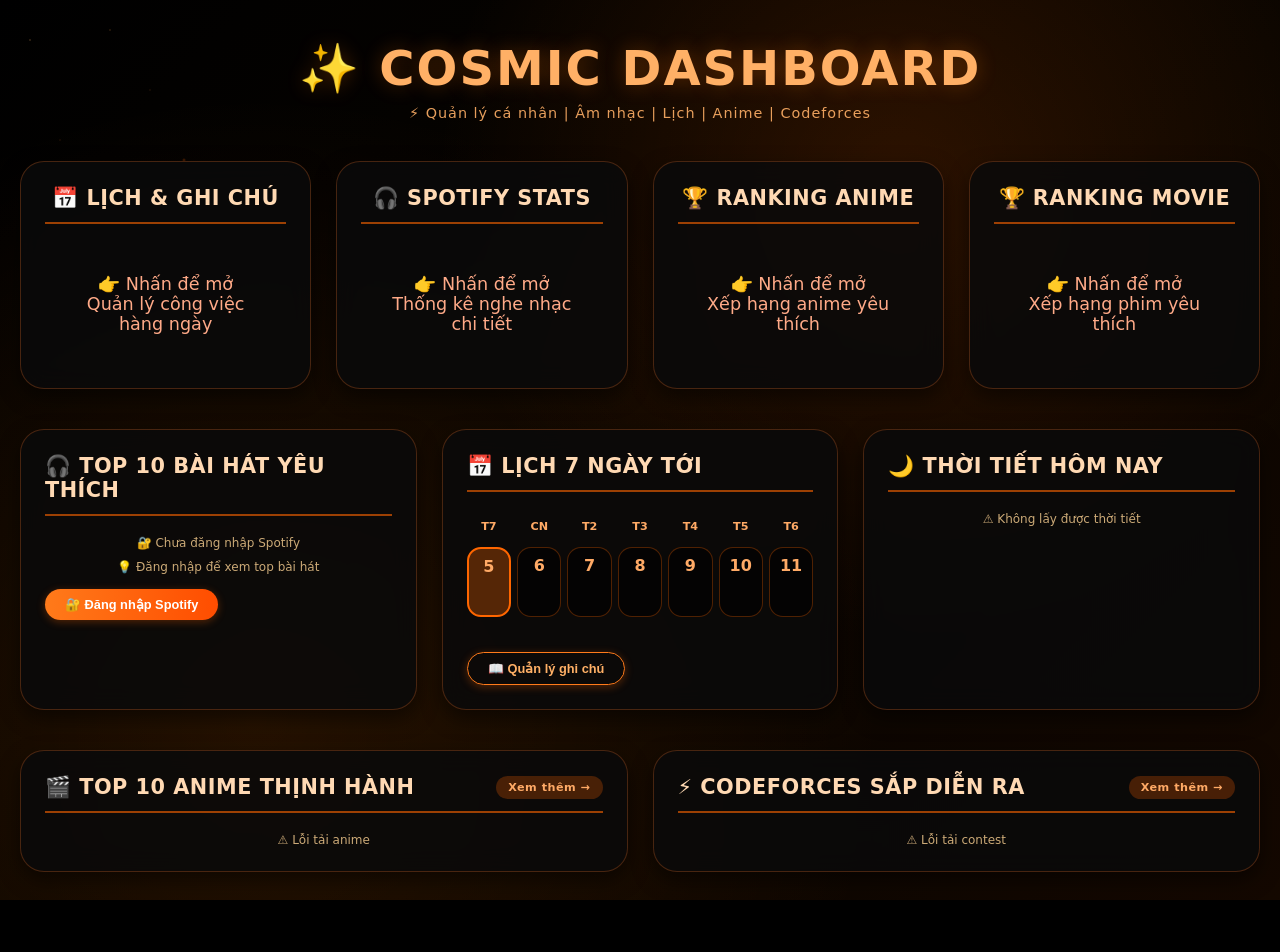
==== commit ef27d6b2: "Update index.html" ====
--- a/index.html
+++ b/index.html
@@ -3,7 +3,7 @@
 <head>
 <meta charset="UTF-8">
 <meta name="viewport" content="width=device-width, initial-scale=1.0">
-<title>Personal Dashboard - Spotify & Lịch</title>
+<title>Cosmic Dashboard - Personal Hub</title>
 
 <style>
 * {
@@ -13,77 +13,157 @@
 }
 
 body {
-    font-family: 'Segoe UI', sans-serif;
-    background: radial-gradient(circle at top, #1a1a1a, #000);
-    color: white;
+    font-family: 'Segoe UI', 'Poppins', system-ui, sans-serif;
     min-height: 100vh;
+    position: relative;
+    background: #000000;
+}
+
+/* Background gradient chéo: đen -> cam vũ trụ */
+body::before {
+    content: '';
+    position: fixed;
+    inset: 0;
+    top: 0;
+    left: 0;
+    width: 100%;
+    height: 100%;
+    background: radial-gradient(circle at 70% 20%, rgba(255,100,0,0.15), transparent 40%),
+                radial-gradient(circle at 20% 80%, rgba(255,120,0,0.12), transparent 50%),
+                linear-gradient(135deg, #000000 0%, #0a0500 60%, #140800 100%);
+    z-index: -2;
+}
+
+/* Hiệu ứng sao nền tinh tế */
+body::after {
+    content: '';
+    position: fixed;
+    top: 0;
+    left: 0;
+    width: 100%;
+    height: 100%;
+    background-image: 
+        radial-gradient(1.5px 1.5px at 15% 20%, rgba(255, 180, 100, 0.6), rgba(0,0,0,0)),
+        radial-gradient(1px 1px at 75% 45%, rgba(255, 140, 50, 0.5), rgba(0,0,0,0)),
+        radial-gradient(2px 2px at 92% 80%, rgba(255, 100, 0, 0.7), rgba(0,0,0,0)),
+        radial-gradient(1px 1px at 30% 70%, rgba(255, 120, 30, 0.5), rgba(0,0,0,0)),
+        radial-gradient(1.2px 1.2px at 55% 15%, rgba(255, 160, 70, 0.6), rgba(0,0,0,0)),
+        radial-gradient(1.8px 1.8px at 85% 92%, rgba(255, 80, 0, 0.8), rgba(0,0,0,0));
+    background-repeat: no-repeat;
+    background-size: 200px 200px;
+    opacity: 0.5;
+    pointer-events: none;
+    z-index: -1;
 }
 
 .container {
     max-width: 1400px;
     margin: auto;
     padding: 40px 20px;
+    position: relative;
+    z-index: 2;
 }
 
 h1 {
     text-align: center;
-    font-size: 2.5rem;
-    margin-bottom: 10px;
-    background: linear-gradient(90deg, orange, #ff5e00);
+    font-size: 3rem;
+    margin-bottom: 8px;
+    background: none;
     background-clip: text;
     -webkit-background-clip: text;
-    color: transparent;
+    color:  #ffb066;
+    text-shadow: 0 0 20px rgba(255,120,0,0.3);
+    letter-spacing: 2px;
+    
 }
 
 .subtitle {
     text-align: center;
-    color: #aaa;
-    margin-bottom: 30px;
-}
-
-.dashboard-grid {
+    color: #ffb066;
+    margin-bottom: 40px;
+    font-size: 0.9rem;
+    letter-spacing: 1px;
+    opacity: 0.9;
+}
+
+/* Grid 4 card link đầu */
+.link-grid {
+    display: grid;
+    grid-template-columns: repeat(4, 1fr);
+    gap: 25px;
+    margin-bottom: 40px;
+}
+
+/* Grid 3 card nội dung chính */
+.content-grid {
+    display: grid;
+    grid-template-columns: repeat(3, 1fr);
+    gap: 25px;
+    margin-bottom: 40px;
+}
+
+/* Grid 2 card cuối */
+.bottom-grid {
     display: grid;
     grid-template-columns: 1fr 1fr;
-    gap: 30px;
+    gap: 25px;
     margin-bottom: 40px;
 }
 
 .card {
-    background: linear-gradient(145deg, #111, #1c1c1c);
-    border-radius: 20px;
-    padding: 25px;
-    border: 1px solid rgba(255, 140, 0, 0.2);
+    background: rgba(10, 10, 10, 0.85);
+    backdrop-filter: blur(12px);
+    border-radius: 24px;
+    padding: 24px;
+    border: 1px solid rgba(255, 120, 40, 0.25);
     transition: 0.3s;
+    box-shadow: 0 8px 20px rgba(0, 0, 0, 0.5);
 }
 
 .card:hover {
-    box-shadow: 0 0 20px rgba(255, 120, 0, 0.3);
+    transform: translateY(-6px);
+    border-color: #ff7a1a;
+    box-shadow: 0 10px 25px rgba(255, 120, 40, 0.25);
+    background: rgba(0, 0, 0, 0.8);
 }
 
 .card-header {
-    font-size: 1.8rem;
-    font-weight: bold;
+    font-size: 1.3rem;
+    font-weight: 600;
     margin-bottom: 20px;
-    padding-bottom: 10px;
-    border-bottom: 2px solid rgba(255, 140, 0, 0.5);
+    padding-bottom: 12px;
+    border-bottom: 2px solid rgba(255, 102, 0, 0.6);
+    display: flex;
+    align-items: center;
+    justify-content: space-between;
+    letter-spacing: 0.5px;
+    color: #ffd9b3;
+}
+
+.card-header-left {
     display: flex;
     align-items: center;
     gap: 10px;
 }
 
-.spotify-section {
-    background: rgba(29, 185, 84, 0.1);
-    border-left: 3px solid #1DB954;
-}
-
-.calendar-section {
-    background: rgba(255, 94, 0, 0.05);
-    border-left: 3px solid #ff5e00;
+.view-more {
+    font-size: 0.7rem;
+    background: rgba(255, 102, 0, 0.25);
+    padding: 5px 12px;
+    border-radius: 30px;
+    cursor: pointer;
+    transition: 0.2s;
+    color: #ffaa66;
+}
+
+.view-more:hover {
+    background: #ff6600;
+    color: #000;
 }
 
 .track-list {
     list-style: none;
-    max-height: 400px;
+    max-height: 380px;
     overflow-y: auto;
 }
 
@@ -92,20 +172,31 @@
     align-items: center;
     gap: 12px;
     padding: 12px 0;
-    border-bottom: 1px solid #333;
+    border-bottom: 1px solid rgba(255, 102, 0, 0.25);
     transition: 0.2s;
+    cursor: pointer;
 }
 
 .track-item:hover {
-    background: rgba(255, 255, 255, 0.05);
-    padding-left: 10px;
+    background: rgba(255, 102, 0, 0.12);
+    padding-left: 8px;
+    border-radius: 16px;
 }
 
 .track-rank {
-    font-size: 1.2rem;
+    font-size: 1rem;
     font-weight: bold;
-    color: #ff5e00;
-    width: 35px;
+    color: #ffaa44;
+    width: 32px;
+}
+
+.track-img {
+    width: 50px;
+    height: 70px;
+    border-radius: 12px;
+    object-fit: cover;
+    background: #1a0c00;
+    border: 1px solid rgba(255, 102, 0, 0.4);
 }
 
 .track-info {
@@ -113,138 +204,159 @@
 }
 
 .track-name {
-    font-weight: bold;
-    margin-bottom: 4px;
+    font-weight: 600;
+    margin-bottom: 5px;
+    font-size: 0.9rem;
+    color: #ffaa66;
 }
 
 .track-artist {
-    font-size: 0.8rem;
-    color: #aaa;
-}
-
-.track-count {
-    font-size: 0.8rem;
-    color: #1DB954;
-}
-
+    font-size: 0.7rem;
+    color: #ffb066;
+}
+
+.track-meta {
+    font-size: 0.7rem;
+    color: #ffb066;
+    display: flex;
+    gap: 12px;
+    flex-wrap: wrap;
+    margin-top: 4px;
+}
+
+/* Lịch */
 .calendar-week {
     display: grid;
     grid-template-columns: repeat(7, 1fr);
-    gap: 8px;
+    gap: 6px;
     margin-bottom: 20px;
 }
 
 .calendar-day-header {
     text-align: center;
-    font-size: 0.8rem;
-    color: #ff5e00;
+    font-size: 0.7rem;
+    color: #ffaa66;
     padding: 8px;
     font-weight: bold;
 }
 
 .calendar-day {
-    background: #1e1e1e;
-    border-radius: 12px;
-    padding: 10px;
+    background: rgba(0, 0, 0, 0.55);
+    border-radius: 14px;
+    padding: 8px 4px;
     text-align: center;
     transition: 0.2s;
     cursor: pointer;
-    min-height: 80px;
+    min-height: 70px;
     position: relative;
+    border: 1px solid rgba(255, 102, 0, 0.3);
 }
 
 .calendar-day:hover {
-    background: #2a2a2a;
-    transform: translateY(-2px);
+    background: rgba(255, 102, 0, 0.2);
+    transform: scale(0.98);
 }
 
 .calendar-day.today {
-    border: 2px solid #ff5e00;
-    background: rgba(255, 94, 0, 0.2);
+    border: 2px solid #ff6600;
+    background: rgba(255, 102, 0, 0.3);
 }
 
 .calendar-day-number {
-    font-size: 1.1rem;
+    font-size: 1rem;
     font-weight: bold;
     margin-bottom: 5px;
+    color: #ffaa66;
 }
 
 .calendar-day.has-note::after {
-    content: "📝";
+    content: "📌";
     position: absolute;
-    bottom: 5px;
-    right: 5px;
-    font-size: 0.7rem;
+    bottom: 3px;
+    right: 6px;
+    font-size: 0.6rem;
+    opacity: 0.8;
 }
 
 .calendar-note-preview {
-    font-size: 0.7rem;
-    color: #ff5e00;
+    font-size: 0.6rem;
+    color: #ffaa66;
     overflow: hidden;
     text-overflow: ellipsis;
     white-space: nowrap;
-    margin-top: 5px;
+    margin-top: 4px;
+}
+
+/* Thời tiết */
+.weather-info {
+    text-align: center;
+    padding: 15px;
+}
+
+.weather-temp {
+    font-size: 2.8rem;
+    font-weight: bold;
+    color: #ffaa44;
+}
+
+.weather-desc {
+    font-size: 1rem;
+    margin: 10px 0;
+    color: #ffbb88;
 }
 
 .btn {
     display: inline-block;
     padding: 8px 20px;
-    border-radius: 999px;
-    background: linear-gradient(90deg, orange, #ff5e00);
+    border-radius: 40px;
+    background: linear-gradient(90deg, #ff7a1a, #ff4d00);
     color: white;
-    text-decoration: none;
     font-weight: bold;
     transition: 0.3s;
     border: none;
     cursor: pointer;
-    font-size: 0.85rem;
+    font-size: 0.8rem;
     margin-top: 15px;
-}
-
-.btn-sm {
-    padding: 5px 15px;
-    font-size: 0.75rem;
+    box-shadow: 0 2px 8px rgba(255, 102, 0, 0.3);
 }
 
 .btn-outline {
     background: transparent;
-    border: 1px solid #ff5e00;
+    border: 1px solid #ff7a1a;
+    color: #ffb066;
 }
 
 .btn-outline:hover {
-    background: #ff5e00;
-}
-
-.btn-spotify {
-    background: linear-gradient(90deg, #1DB954, #168f40);
-}
-
-.btn-logout {
-    background: linear-gradient(90deg, #dc3545, #b02a37);
-    margin-left: 10px;
+    background: #ff6600;
+    color: #000;
+    box-shadow: 0 4px 12px rgba(255, 102, 0, 0.5);
 }
 
 .status {
-    font-size: 0.8rem;
-    color: #aaa;
+    font-size: 0.75rem;
+    color: #ccaa77;
     margin-top: 10px;
     text-align: center;
 }
 
 .loading {
     text-align: center;
-    padding: 40px;
-    color: #aaa;
+    padding: 30px;
+    color: #ccaa77;
 }
 
 .loading-spinner {
-    width: 30px;
-    height: 30px;
-    border: 3px solid #333;
-    border-top-color: #ff5e00;
+    width: 28px;
+    height: 28px;
+    border: 3px solid #331a00;
+    border-top-color: #ff6600;
     border-radius: 50%;
     animation: spin 1s linear infinite;
     margin: 0 auto 10px;
+}
+
+@keyframes spin {
+    to { transform: rotate(360deg); }
 }
 
 .user-info {
@@ -252,9 +364,10 @@
     align-items: center;
     gap: 12px;
     padding: 10px;
-    background: #1e1e1e;
-    border-radius: 12px;
+    background: rgba(0, 0, 0, 0.5);
+    border-radius: 20px;
     margin-bottom: 15px;
+    border-left: 3px solid #ff6600;
 }
 
 .user-avatar {
@@ -262,65 +375,60 @@
     height: 40px;
     border-radius: 50%;
     object-fit: cover;
+    border: 1px solid #ff6600;
 }
 
 .user-name {
     font-size: 0.9rem;
     font-weight: bold;
-}
-
-@keyframes spin {
-    to { transform: rotate(360deg); }
-}
-
-.cards-container {
-    display: flex;
-    gap: 30px;
+    color: #ffbb88;
+}
+
+/* Link Card */
+.link-card {
+    text-align: center;
+    cursor: pointer;
+}
+
+.link-card .card-header {
     justify-content: center;
-    flex-wrap: wrap;
-    margin-top: 20px;
-}
-
-.mini-card {
-    background: linear-gradient(145deg, #111, #1c1c1c);
-    border-radius: 20px;
-    width: 280px;
-    padding: 20px;
-    cursor: pointer;
-    transition: 0.3s;
-    border: 1px solid rgba(255, 140, 0, 0.2);
-    text-align: center;
-}
-
-.mini-card:hover {
-    transform: translateY(-5px);
-    box-shadow: 0 0 20px rgba(255, 120, 0, 0.3);
-}
-
-.mini-card-header {
-    font-size: 2rem;
-    margin-bottom: 10px;
-}
-
-.mini-card-title {
-    font-size: 1.2rem;
-    font-weight: bold;
-    margin-bottom: 8px;
-}
-
-@media (max-width: 900px) {
-    .dashboard-grid {
+}
+
+.link-card-content {
+    padding: 30px 20px;
+    font-size: 1.1rem;
+    font-weight: 500;
+    color: #ffaa88;
+}
+
+.link-card:hover .link-card-content {
+    color: #ff6600;
+}
+
+/* Scrollbar */
+::-webkit-scrollbar {
+    width: 5px;
+}
+::-webkit-scrollbar-track {
+    background: #0a0500;
+}
+::-webkit-scrollbar-thumb {
+    background: #ff6600;
+    border-radius: 10px;
+}
+
+/* Responsive */
+@media (max-width: 1100px) {
+    .link-grid, .content-grid {
+        grid-template-columns: repeat(2, 1fr);
+    }
+    .bottom-grid {
         grid-template-columns: 1fr;
-        gap: 20px;
-    }
-    
-    .calendar-week {
-        gap: 4px;
-    }
-    
-    .calendar-day {
-        padding: 5px;
-        min-height: 60px;
+    }
+}
+@media (max-width: 700px) {
+    .link-grid, .content-grid {
+        grid-template-columns: 1fr;
     }
 }
 </style>
@@ -328,316 +436,256 @@
 <body>
 
 <div class="container">
-    <h1>🔥 Personal Dashboard</h1>
-    <div class="subtitle">🎵 Spotify thống kê tự động | 📅 Lịch 7 ngày tới</div>
-
-    <div class="dashboard-grid">
-        
-        <!-- Spotify Section -->
-        <div class="card spotify-section">
-            <div class="card-header">
-                🎵 Top 10 Bài Hát Yêu Thích
-            </div>
+    <h1>✨ COSMIC DASHBOARD</h1>
+    <div class="subtitle">⚡ Quản lý cá nhân | Âm nhạc | Lịch | Anime | Codeforces</div>
+
+    <!-- 4 CARD LINK ĐẦU -->
+    <div class="link-grid">
+        <div class="card link-card" onclick="location.href='calendar.html'">
+            <div class="card-header"><div class="card-header-left">📅 LỊCH & GHI CHÚ</div></div>
+            <div class="link-card-content">👉 Nhấn để mở<br>Quản lý công việc hàng ngày</div>
+        </div>
+        <div class="card link-card" onclick="location.href='spotify.html'">
+            <div class="card-header"><div class="card-header-left">🎧 SPOTIFY STATS</div></div>
+            <div class="link-card-content">👉 Nhấn để mở<br>Thống kê nghe nhạc chi tiết</div>
+        </div>
+        <div class="card link-card" onclick="location.href='rank-anime.html'">
+            <div class="card-header"><div class="card-header-left">🏆 RANKING ANIME</div></div>
+            <div class="link-card-content">👉 Nhấn để mở<br>Xếp hạng anime yêu thích</div>
+        </div>
+        <div class="card link-card" onclick="location.href='rank-movie.html'">
+            <div class="card-header"><div class="card-header-left">🏆 RANKING MOVIE</div></div>
+            <div class="link-card-content">👉 Nhấn để mở<br>Xếp hạng phim yêu thích</div>
+        </div>
+    </div>
+
+    <!-- 3 CARD NỘI DUNG CHÍNH -->
+    <div class="content-grid">
+        <!-- Top 10 Bài Hát -->
+        <div class="card">
+            <div class="card-header"><div class="card-header-left">🎧 TOP 10 BÀI HÁT YÊU THÍCH</div></div>
             <div id="spotify-user-info"></div>
-            <div id="spotify-top-tracks">
-                <div class="loading">
-                    <div class="loading-spinner"></div>
-                    <p>Đang kiểm tra đăng nhập...</p>
-                </div>
-            </div>
+            <div id="spotify-top-tracks"><div class="loading"><div class="loading-spinner"></div><p>Đang kiểm tra đăng nhập...</p></div></div>
             <div class="status" id="spotify-status"></div>
             <div id="spotify-buttons">
-                <button class="btn btn-spotify" id="spotify-login-btn" onclick="loginSpotify()" style="display:none;">
-                    🔐 Đăng nhập Spotify
-                </button>
-                <button class="btn btn-sm btn-outline" id="spotify-refresh-btn" onclick="refreshSpotify()" style="display:none;">
-                    🔄 Cập nhật
-                </button>
-                <button class="btn btn-sm btn-logout" id="spotify-logout-btn" onclick="logoutSpotify()" style="display:none;">
-                    🚪 Đăng xuất
-                </button>
+                <button class="btn" id="spotify-login-btn" onclick="loginSpotify()" style="display:none;">🔐 Đăng nhập Spotify</button>
+                <button class="btn btn-outline" id="spotify-refresh-btn" onclick="refreshSpotify()" style="display:none;">🔄 Cập nhật</button>
+                <button class="btn btn-outline" id="spotify-logout-btn" onclick="logoutSpotify()" style="display:none;">🚪 Đăng xuất</button>
             </div>
         </div>
 
-        <!-- Calendar Section -->
-        <div class="card calendar-section">
+        <!-- Lịch 7 Ngày -->
+        <div class="card">
+            <div class="card-header"><div class="card-header-left">📅 LỊCH 7 NGÀY TỚI</div></div>
+            <div id="calendar-week-view"><div class="loading"><div class="loading-spinner"></div><p>Đang tải lịch...</p></div></div>
+            <button class="btn btn-outline" onclick="location.href='calendar.html'">📖 Quản lý ghi chú</button>
+        </div>
+
+        <!-- Thời tiết -->
+        <div class="card">
+            <div class="card-header"><div class="card-header-left">🌙 THỜI TIẾT HÔM NAY</div></div>
+            <div id="weather-info"><div class="loading"><div class="loading-spinner"></div><p>Đang lấy dữ liệu...</p></div></div>
+        </div>
+    </div>
+
+    <!-- 2 CARD CUỐI: Anime Hot + Codeforces -->
+    <div class="bottom-grid">
+        <div class="card">
             <div class="card-header">
-                📅 Lịch 7 Ngày Tới
+                <div class="card-header-left">🎬 TOP 10 ANIME THỊNH HÀNH</div>
+                <div class="view-more" onclick="window.open('https://myanimelist.net/topanime.php', '_blank')">Xem thêm →</div>
             </div>
-            <div id="calendar-week-view">
-                <div class="loading">
-                    <div class="loading-spinner"></div>
-                    <p>Đang tải lịch...</p>
-                </div>
+            <div id="anime-list"><div class="loading"><div class="loading-spinner"></div><p>Đang tải anime...</p></div></div>
+        </div>
+
+        <div class="card">
+            <div class="card-header">
+                <div class="card-header-left">⚡ CODEFORCES SẮP DIỄN RA</div>
+                <div class="view-more" onclick="window.open('https://codeforces.com/contests', '_blank')">Xem thêm →</div>
             </div>
-            <div class="status">
-                💾 Ghi chú được lưu cục bộ trên trình duyệt
-            </div>
-            <button class="btn" onclick="location.href='calendar.html'">
-                📖 Quản lý ghi chú chi tiết
-            </button>
-        </div>
-    </div>
-
-    <div class="cards-container">
-        <div class="mini-card" onclick="location.href='calendar.html'">
-            <div class="mini-card-header">📅</div>
-            <div class="mini-card-title">Lịch & Ghi chú</div>
-        </div>
-        <div class="mini-card" onclick="location.href='spotify.html'">
-            <div class="mini-card-header">🎵</div>
-            <div class="mini-card-title">Spotify Stats</div>
+            <div id="cf-contests-list"><div class="loading"><div class="loading-spinner"></div><p>Đang tải contest...</p></div></div>
         </div>
     </div>
 </div>
 
 <script>
-    // ========== SPOTIFY CONFIG ==========
+    // ========== SPOTIFY ==========
     const CLIENT_ID = "cd0524eb368f45ceb21721b9543bd5d6";
     const CLIENT_SECRET = "1a9856d20b41437d9c56a29d29e55f53";
     const REDIRECT_URI = window.location.origin + window.location.pathname;
-    
     let spotifyToken = null;
-    let spotifyUser = null;
-    
-    // ========== TỰ ĐỘNG KIỂM TRA ĐĂNG NHẬP KHI VÀO WEB ==========
+
     (function autoCheckLogin() {
-        // Kiểm tra token từ URL (sau khi đăng nhập)
         const urlParams = new URLSearchParams(window.location.search);
         const authCode = urlParams.get('code');
-        
-        if (authCode) {
-            // Có code -> đổi lấy token
-            exchangeCodeForToken(authCode);
-        } else {
-            // Kiểm tra token đã lưu
+        if (authCode) exchangeCodeForToken(authCode);
+        else {
             const savedToken = localStorage.getItem('spotify_token');
-            const tokenExpiry = localStorage.getItem('spotify_token_expiry');
-            
-            if (savedToken && tokenExpiry && Date.now() < parseInt(tokenExpiry)) {
-                // Token còn hiệu lực -> tự động đăng nhập
+            const expiry = localStorage.getItem('spotify_token_expiry');
+            if (savedToken && expiry && Date.now() < parseInt(expiry)) {
                 spotifyToken = savedToken;
                 loadSpotifyData(spotifyToken);
-            } else {
-                // Hết hạn hoặc chưa có token -> hiển thị nút đăng nhập
-                showLoginUI();
-            }
+            } else showLoginUI();
         }
     })();
-    
+
     function showLoginUI() {
         document.getElementById('spotify-top-tracks').innerHTML = '<div class="status">🔐 Chưa đăng nhập Spotify</div>';
-        document.getElementById('spotify-status').innerHTML = '💡 Đăng nhập để xem top bài hát của bạn';
+        document.getElementById('spotify-status').innerHTML = '💡 Đăng nhập để xem top bài hát';
         document.getElementById('spotify-login-btn').style.display = 'inline-block';
         document.getElementById('spotify-refresh-btn').style.display = 'none';
         document.getElementById('spotify-logout-btn').style.display = 'none';
-        document.getElementById('spotify-user-info').innerHTML = '';
-    }
-    
+    }
     function showLoggedInUI() {
         document.getElementById('spotify-login-btn').style.display = 'none';
         document.getElementById('spotify-refresh-btn').style.display = 'inline-block';
         document.getElementById('spotify-logout-btn').style.display = 'inline-block';
     }
-    
     function loginSpotify() {
         const scope = 'user-read-recently-played user-top-read user-read-private';
         const authUrl = `https://accounts.spotify.com/authorize?client_id=${CLIENT_ID}&response_type=code&redirect_uri=${encodeURIComponent(REDIRECT_URI)}&scope=${encodeURIComponent(scope)}&show_dialog=true`;
         window.location.href = authUrl;
     }
-    
     function logoutSpotify() {
         localStorage.removeItem('spotify_token');
         localStorage.removeItem('spotify_token_expiry');
         spotifyToken = null;
-        spotifyUser = null;
         showLoginUI();
         document.getElementById('spotify-top-tracks').innerHTML = '<div class="status">🔐 Đã đăng xuất</div>';
     }
-    
     async function exchangeCodeForToken(code) {
-        document.getElementById('spotify-top-tracks').innerHTML = '<div class="loading"><div class="loading-spinner"></div><p>Đang xử lý đăng nhập...</p></div>';
-        
         try {
             const response = await fetch('https://accounts.spotify.com/api/token', {
                 method: 'POST',
-                headers: { 
-                    'Content-Type': 'application/x-www-form-urlencoded',
-                    'Authorization': 'Basic ' + btoa(CLIENT_ID + ':' + CLIENT_SECRET)
-                },
-                body: new URLSearchParams({
-                    grant_type: 'authorization_code',
-                    code: code,
-                    redirect_uri: REDIRECT_URI
-                })
+                headers: { 'Content-Type': 'application/x-www-form-urlencoded', 'Authorization': 'Basic ' + btoa(CLIENT_ID + ':' + CLIENT_SECRET) },
+                body: new URLSearchParams({ grant_type: 'authorization_code', code, redirect_uri: REDIRECT_URI })
             });
-            
             const data = await response.json();
             if (data.access_token) {
                 spotifyToken = data.access_token;
                 localStorage.setItem('spotify_token', data.access_token);
                 localStorage.setItem('spotify_token_expiry', Date.now() + (data.expires_in * 1000));
-                
-                // Xóa code khỏi URL
                 window.history.replaceState({}, document.title, window.location.pathname);
-                
-                // Tự động tải dữ liệu
                 loadSpotifyData(spotifyToken);
-            } else {
-                throw new Error(data.error_description || 'Không lấy được token');
-            }
-        } catch(e) {
-            console.error('Lỗi:', e);
-            document.getElementById('spotify-top-tracks').innerHTML = '<div class="status">❌ Đăng nhập thất bại</div>';
-            showLoginUI();
-        }
-    }
-    
+            } else throw new Error();
+        } catch(e) { showLoginUI(); }
+    }
     async function loadSpotifyData(token) {
-        document.getElementById('spotify-top-tracks').innerHTML = '<div class="loading"><div class="loading-spinner"></div><p>Đang tải dữ liệu...</p></div>';
-        document.getElementById('spotify-status').innerHTML = '🔄 Đang tải...';
-        
         try {
-            // Lấy thông tin user
-            const userResponse = await fetch('https://api.spotify.com/v1/me', {
-                headers: { 'Authorization': `Bearer ${token}` }
-            });
-            
-            if (!userResponse.ok) throw new Error('Token hết hạn');
-            
-            const userData = await userResponse.json();
-            spotifyUser = userData;
-            
-            // Hiển thị thông tin user
-            document.getElementById('spotify-user-info').innerHTML = `
-                <div class="user-info">
-                    ${userData.images?.[0] ? `<img class="user-avatar" src="${userData.images[0].url}">` : '<div style="width:40px;height:40px;background:#1DB954;border-radius:50%;text-align:center;line-height:40px;">🎵</div>'}
-                    <div class="user-name">${userData.display_name || userData.id}</div>
-                </div>
-            `;
-            
-            // Lấy top tracks
-            const tracksResponse = await fetch('https://api.spotify.com/v1/me/top/tracks?limit=10&time_range=medium_term', {
-                headers: { 'Authorization': `Bearer ${token}` }
-            });
-            
-            const tracksData = await tracksResponse.json();
-            displayTopTracks(tracksData);
-            
-            document.getElementById('spotify-status').innerHTML = `✅ Đã cập nhật lúc ${new Date().toLocaleTimeString()}`;
+            const user = await (await fetch('https://api.spotify.com/v1/me', { headers: { 'Authorization': `Bearer ${token}` } })).json();
+            const tracks = await (await fetch('https://api.spotify.com/v1/me/top/tracks?limit=10&time_range=medium_term', { headers: { 'Authorization': `Bearer ${token}` } })).json();
+            document.getElementById('spotify-user-info').innerHTML = `<div class="user-info"><div style="width:40px;height:40px;background:#ff6600;border-radius:50%;text-align:center;line-height:40px;">🎵</div><div class="user-name">${escapeHtml(user.display_name || user.id)}</div></div>`;
+            let html = '<ul class="track-list">';
+            tracks.items.forEach((t,i)=> { html += `<li class="track-item" onclick="window.open('https://open.spotify.com/track/${t.id}','_blank')"><span class="track-rank">#${i+1}</span><div class="track-info"><div class="track-name">${escapeHtml(t.name)}</div><div class="track-artist">${escapeHtml(t.artists[0].name)}</div></div><div class="track-meta">🔥 ${t.popularity}</div></li>`; });
+            html += '</ul>';
+            document.getElementById('spotify-top-tracks').innerHTML = html;
+            document.getElementById('spotify-status').innerHTML = `✅ Cập nhật ${new Date().toLocaleTimeString()}`;
             showLoggedInUI();
-            
-        } catch(e) {
-            console.error(e);
-            if (e.message === 'Token hết hạn') {
-                logoutSpotify();
-            } else {
-                document.getElementById('spotify-top-tracks').innerHTML = '<div class="status">⚠️ Lỗi tải dữ liệu</div>';
-            }
-        }
-    }
-    
-    function refreshSpotify() {
-        if (spotifyToken) {
-            loadSpotifyData(spotifyToken);
-        } else {
-            loginSpotify();
-        }
-    }
-    
-    function displayTopTracks(data) {
-        const tracks = data.items || [];
-        if (tracks.length === 0) {
-            document.getElementById('spotify-top-tracks').innerHTML = '<div class="status">🎧 Chưa có dữ liệu, hãy nghe nhạc nhiều hơn!</div>';
-            return;
-        }
-        
-        let html = '<ul class="track-list">';
-        tracks.forEach((track, i) => {
-            html += `
-                <li class="track-item">
-                    <span class="track-rank">#${i+1}</span>
-                    <div class="track-info">
-                        <div class="track-name">${escapeHtml(track.name)}</div>
-                        <div class="track-artist">${escapeHtml(track.artists[0].name)}</div>
-                    </div>
-                    <div class="track-count">🔥 ${track.popularity}</div>
-                </li>
-            `;
-        });
-        html += '</ul>';
-        document.getElementById('spotify-top-tracks').innerHTML = html;
-    }
-    
-    function escapeHtml(text) {
-        if (!text) return '';
-        const div = document.createElement('div');
-        div.textContent = text;
-        return div.innerHTML;
-    }
-    
-    // ========== LỊCH 7 NGÀY ==========
+        } catch(e) { logoutSpotify(); }
+    }
+    function refreshSpotify() { if(spotifyToken) loadSpotifyData(spotifyToken); else loginSpotify(); }
+
+    // ========== LỊCH ==========
     function loadCalendarWeek() {
-        const notes = JSON.parse(localStorage.getItem('calendarNotes')) || {};
-        const today = new Date();
-        
-        const weekDays = [];
-        for (let i = 0; i < 7; i++) {
-            const date = new Date(today);
-            date.setDate(today.getDate() + i);
-            weekDays.push(date);
-        }
-        
-        const dayNames = ['CN', 'T2', 'T3', 'T4', 'T5', 'T6', 'T7'];
-        
-        let html = `<div class="calendar-week">${dayNames.map(day => `<div class="calendar-day-header">${day}</div>`).join('')}`;
-        
-        weekDays.forEach(date => {
-            const dateKey = formatDateKey(date);
-            const note = notes[dateKey];
-            const isToday = date.toDateString() === new Date().toDateString();
-            
-            html += `
-                <div class="calendar-day ${isToday ? 'today' : ''} ${note ? 'has-note' : ''}" onclick="location.href='calendar.html'">
-                    <div class="calendar-day-number">${date.getDate()}</div>
-                    ${note ? `<div class="calendar-note-preview">${escapeHtml(note.title || '📝')}</div>` : ''}
-                </div>
-            `;
-        });
-        
-        html += '</div>';
-        
-        const totalNotes = Object.keys(notes).length;
-        const notesThisWeek = weekDays.filter(d => notes[formatDateKey(d)]).length;
-        
+    const notes = JSON.parse(localStorage.getItem('calendarNotes')) || {};
+    const today = new Date();
+
+    let week = [];
+    for (let i = 0; i < 7; i++) {
+        let d = new Date(today);
+        d.setDate(today.getDate() + i);
+        week.push(d);
+    }
+
+    const dayNames = ['CN','T2','T3','T4','T5','T6','T7'];
+
+    let html = `<div class="calendar-week">`;
+
+    // header đúng thứ
+    week.forEach(d => {
+        html += `<div class="calendar-day-header">${dayNames[d.getDay()]}</div>`;
+    });
+
+    // ngày
+    week.forEach(d => {
+        let key = `${d.getFullYear()}-${String(d.getMonth()+1).padStart(2,'0')}-${String(d.getDate()).padStart(2,'0')}`;
+        let note = notes[key];
+        let isToday = d.toDateString() === new Date().toDateString();
+
         html += `
-            <div style="margin-top: 15px; padding: 10px; background: #1e1e1e; border-radius: 12px;">
-                <div style="display: flex; justify-content: space-between;">
-                    <span>📊 Tổng số ghi chú:</span>
-                    <span style="color: #ff5e00;">${totalNotes}</span>
-                </div>
-                <div style="display: flex; justify-content: space-between; margin-top: 5px;">
-                    <span>📝 Ghi chú trong 7 ngày tới:</span>
-                    <span style="color: #ff5e00;">${notesThisWeek}</span>
-                </div>
+            <div class="calendar-day ${isToday?'today':''} ${note?'has-note':''}" onclick="location.href='calendar.html'">
+                <div class="calendar-day-number">${d.getDate()}</div>
+                ${note?`<div class="calendar-note-preview">${escapeHtml(note.title||'📝')}</div>`:''}
             </div>
         `;
-        
-        document.getElementById('calendar-week-view').innerHTML = html;
-    }
+    });
+
+    html += '</div>';
+
+    document.getElementById('calendar-week-view').innerHTML = html;
+}
+
+    // ========== ANIME HOT (CÓ HÌNH ẢNH) ==========
+    async function loadAnimeHot() {
+        try {
+            let res = await fetch('https://api.jikan.moe/v4/top/anime?filter=airing&limit=10');
+            let data = await res.json();
+            let html = '<ul class="track-list">';
+            data.data.forEach((a,i)=> {
+                let imgUrl = a.images?.jpg?.image_url || '';
+                html += `<li class="track-item" onclick="window.open('${a.url}','_blank')">
+                            <span class="track-rank">#${i+1}</span>
+                            ${imgUrl ? `<img class="track-img" src="${imgUrl}" onerror="this.style.display='none'" alt="${escapeHtml(a.title)}">` : '<div class="track-img" style="background:#2a1a05;"></div>'}
+                            <div class="track-info">
+                                <div class="track-name">${escapeHtml(a.title)}</div>
+                                <div class="track-meta">⭐ ${a.score||'N/A'} | 📺 ${a.episodes||'?'} tập</div>
+                            </div>
+                         </li>`;
+            });
+            html += '</ul>';
+            document.getElementById('anime-list').innerHTML = html;
+        } catch(e) { document.getElementById('anime-list').innerHTML = '<div class="status">⚠️ Lỗi tải anime</div>'; }
+    }
+
+    // ========== CODEFORCES ==========
+    async function loadCodeforces() {
+        try {
+            let res = await fetch('https://codeforces.com/api/contest.list');
+            let data = await res.json();
+            let contests = data.result.filter(c=>c.phase==='BEFORE').sort((a,b)=>a.startTimeSeconds-b.startTimeSeconds).slice(0,10);
+            let html = '<ul class="track-list">';
+            contests.forEach((c,i)=> {
+                let start = new Date(c.startTimeSeconds*1000);
+                let diff = Math.floor((start - Date.now())/1000);
+                let days = Math.floor(diff/86400), hours = Math.floor((diff%86400)/3600);
+                let timeStr = days>0?`${days} ngày ${hours}h nữa`:(hours>0?`${hours} giờ nữa`:'Sắp diễn ra');
+                html += `<li class="track-item" onclick="window.open('https://codeforces.com/contests/${c.id}','_blank')"><span class="track-rank">#${i+1}</span><div class="track-info"><div class="track-name">${escapeHtml(c.name)}</div><div class="track-meta">📅 ${timeStr} | ⏱️ ${Math.floor(c.durationSeconds/3600)}h</div></div></li>`;
+            });
+            html += '</ul>';
+            document.getElementById('cf-contests-list').innerHTML = html;
+        } catch(e) { document.getElementById('cf-contests-list').innerHTML = '<div class="status">⚠️ Lỗi tải contest</div>'; }
+    }
+
+    // ========== THỜI TIẾT ==========
+    async function loadWeather() {
+        try {
+            let res = await fetch('https://api.open-meteo.com/v1/forecast?latitude=21.0285&longitude=105.8542&current_weather=true&timezone=auto');
+            let data = await res.json();
+            let temp = data.current_weather.temperature;
+            let code = data.current_weather.weathercode;
+            let desc = code===0?'☀️ Trời quang':(code<3?'🌤️ Có mây':(code<50?'☁️ U ám':(code<60?'🌫️ Sương mù':'🌧️ Mưa')));
+            document.getElementById('weather-info').innerHTML = `<div class="weather-info"><div class="weather-temp">${Math.round(temp)}°C</div><div class="weather-desc">${desc}</div><button class="btn btn-outline" onclick="loadWeather()">🔄 Cập nhật</button></div>`;
+        } catch(e) { document.getElementById('weather-info').innerHTML = '<div class="status">⚠️ Không lấy được thời tiết</div>'; }
+    }
+
+    function escapeHtml(t) { if(!t) return ''; let d=document.createElement('div'); d.textContent=t; return d.innerHTML; }
     
-    function formatDateKey(date) {
-        return `${date.getFullYear()}-${String(date.getMonth() + 1).padStart(2, '0')}-${String(date.getDate()).padStart(2, '0')}`;
-    }
-    
-    window.addEventListener('storage', function(e) {
-        if (e.key === 'calendarNotes') {
-            loadCalendarWeek();
-        }
-    });
-    
+    window.addEventListener('storage', e=>{ if(e.key==='calendarNotes') loadCalendarWeek(); });
     loadCalendarWeek();
+    loadAnimeHot();
+    loadCodeforces();
+    loadWeather();
+    setInterval(()=>{ loadCodeforces(); loadAnimeHot(); if(spotifyToken) loadSpotifyData(spotifyToken); }, 10*60*1000);
 </script>
-
 </body>
-</html>+</html>
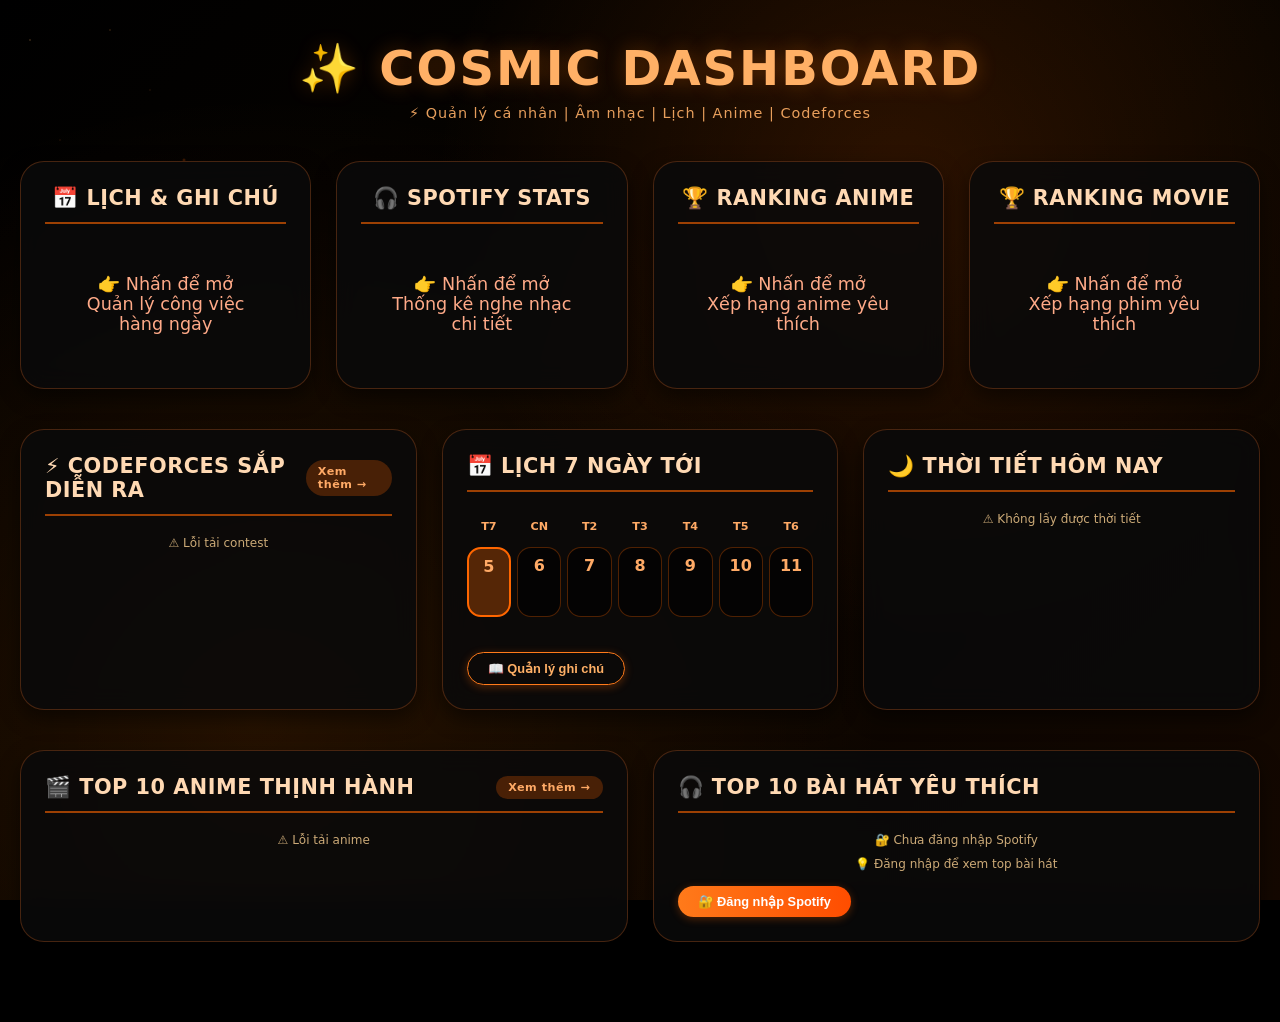
==== commit 52d88020: "Update index.html" ====
--- a/index.html
+++ b/index.html
@@ -55,7 +55,9 @@
     pointer-events: none;
     z-index: -1;
 }
-
+#spotify-user-info {
+    display: none;
+}
 .container {
     max-width: 1400px;
     margin: auto;
@@ -163,7 +165,7 @@
 
 .track-list {
     list-style: none;
-    max-height: 380px;
+    max-height: 350px;
     overflow-y: auto;
 }
 
@@ -463,6 +465,37 @@
     <div class="content-grid">
         <!-- Top 10 Bài Hát -->
         <div class="card">
+            <div class="card-header">
+                <div class="card-header-left">⚡ CODEFORCES SẮP DIỄN RA</div>
+                <div class="view-more" onclick="window.open('https://codeforces.com/contests', '_blank')">Xem thêm →</div>
+            </div>
+            <div id="cf-contests-list"><div class="loading"><div class="loading-spinner"></div><p>Đang tải contest...</p></div></div>
+        </div>
+
+        <!-- Lịch 7 Ngày -->
+        <div class="card">
+            <div class="card-header"><div class="card-header-left">📅 LỊCH 7 NGÀY TỚI</div></div>
+            <div id="calendar-week-view"><div class="loading"><div class="loading-spinner"></div><p>Đang tải lịch...</p></div></div>
+            <button class="btn btn-outline" onclick="location.href='calendar.html'">📖 Quản lý ghi chú</button>
+        </div>
+
+        <!-- Thời tiết -->
+        <div class="card">
+            <div class="card-header"><div class="card-header-left">🌙 THỜI TIẾT HÔM NAY</div></div>
+            <div id="weather-info"><div class="loading"><div class="loading-spinner"></div><p>Đang lấy dữ liệu...</p></div></div>
+        </div>
+    </div>
+
+    <!-- 2 CARD CUỐI: Anime Hot + Codeforces -->
+    <div class="bottom-grid">
+        <div class="card">
+            <div class="card-header">
+                <div class="card-header-left">🎬 TOP 10 ANIME THỊNH HÀNH</div>
+                <div class="view-more" onclick="window.open('https://myanimelist.net/topanime.php', '_blank')">Xem thêm →</div>
+            </div>
+            <div id="anime-list"><div class="loading"><div class="loading-spinner"></div><p>Đang tải anime...</p></div></div>
+        </div>
+        <div class="card">
             <div class="card-header"><div class="card-header-left">🎧 TOP 10 BÀI HÁT YÊU THÍCH</div></div>
             <div id="spotify-user-info"></div>
             <div id="spotify-top-tracks"><div class="loading"><div class="loading-spinner"></div><p>Đang kiểm tra đăng nhập...</p></div></div>
@@ -474,37 +507,7 @@
             </div>
         </div>
 
-        <!-- Lịch 7 Ngày -->
-        <div class="card">
-            <div class="card-header"><div class="card-header-left">📅 LỊCH 7 NGÀY TỚI</div></div>
-            <div id="calendar-week-view"><div class="loading"><div class="loading-spinner"></div><p>Đang tải lịch...</p></div></div>
-            <button class="btn btn-outline" onclick="location.href='calendar.html'">📖 Quản lý ghi chú</button>
-        </div>
-
-        <!-- Thời tiết -->
-        <div class="card">
-            <div class="card-header"><div class="card-header-left">🌙 THỜI TIẾT HÔM NAY</div></div>
-            <div id="weather-info"><div class="loading"><div class="loading-spinner"></div><p>Đang lấy dữ liệu...</p></div></div>
-        </div>
-    </div>
-
-    <!-- 2 CARD CUỐI: Anime Hot + Codeforces -->
-    <div class="bottom-grid">
-        <div class="card">
-            <div class="card-header">
-                <div class="card-header-left">🎬 TOP 10 ANIME THỊNH HÀNH</div>
-                <div class="view-more" onclick="window.open('https://myanimelist.net/topanime.php', '_blank')">Xem thêm →</div>
-            </div>
-            <div id="anime-list"><div class="loading"><div class="loading-spinner"></div><p>Đang tải anime...</p></div></div>
-        </div>
-
-        <div class="card">
-            <div class="card-header">
-                <div class="card-header-left">⚡ CODEFORCES SẮP DIỄN RA</div>
-                <div class="view-more" onclick="window.open('https://codeforces.com/contests', '_blank')">Xem thêm →</div>
-            </div>
-            <div id="cf-contests-list"><div class="loading"><div class="loading-spinner"></div><p>Đang tải contest...</p></div></div>
-        </div>
+        
     </div>
 </div>
 
@@ -576,7 +579,22 @@
             const tracks = await (await fetch('https://api.spotify.com/v1/me/top/tracks?limit=10&time_range=medium_term', { headers: { 'Authorization': `Bearer ${token}` } })).json();
             document.getElementById('spotify-user-info').innerHTML = `<div class="user-info"><div style="width:40px;height:40px;background:#ff6600;border-radius:50%;text-align:center;line-height:40px;">🎵</div><div class="user-name">${escapeHtml(user.display_name || user.id)}</div></div>`;
             let html = '<ul class="track-list">';
-            tracks.items.forEach((t,i)=> { html += `<li class="track-item" onclick="window.open('https://open.spotify.com/track/${t.id}','_blank')"><span class="track-rank">#${i+1}</span><div class="track-info"><div class="track-name">${escapeHtml(t.name)}</div><div class="track-artist">${escapeHtml(t.artists[0].name)}</div></div><div class="track-meta">🔥 ${t.popularity}</div></li>`; });
+            tracks.items.forEach((t,i)=> {
+    let img = t.album.images?.[0]?.url || '';
+
+    html += `
+    <li class="track-item" onclick="window.open('https://open.spotify.com/track/${t.id}','_blank')">
+        <span class="track-rank">#${i+1}</span>
+        ${img ? `<img class="track-img" src="${img}">` : `<div class="track-img"></div>`}
+        
+        <div class="track-info">
+            <div class="track-name">${escapeHtml(t.name)}</div>
+            <div class="track-artist">${escapeHtml(t.artists[0].name)}</div>
+        </div>
+
+        <div class="track-meta">🔥 ${t.popularity ?? ''}</div>
+    </li>`;
+});
             html += '</ul>';
             document.getElementById('spotify-top-tracks').innerHTML = html;
             document.getElementById('spotify-status').innerHTML = `✅ Cập nhật ${new Date().toLocaleTimeString()}`;
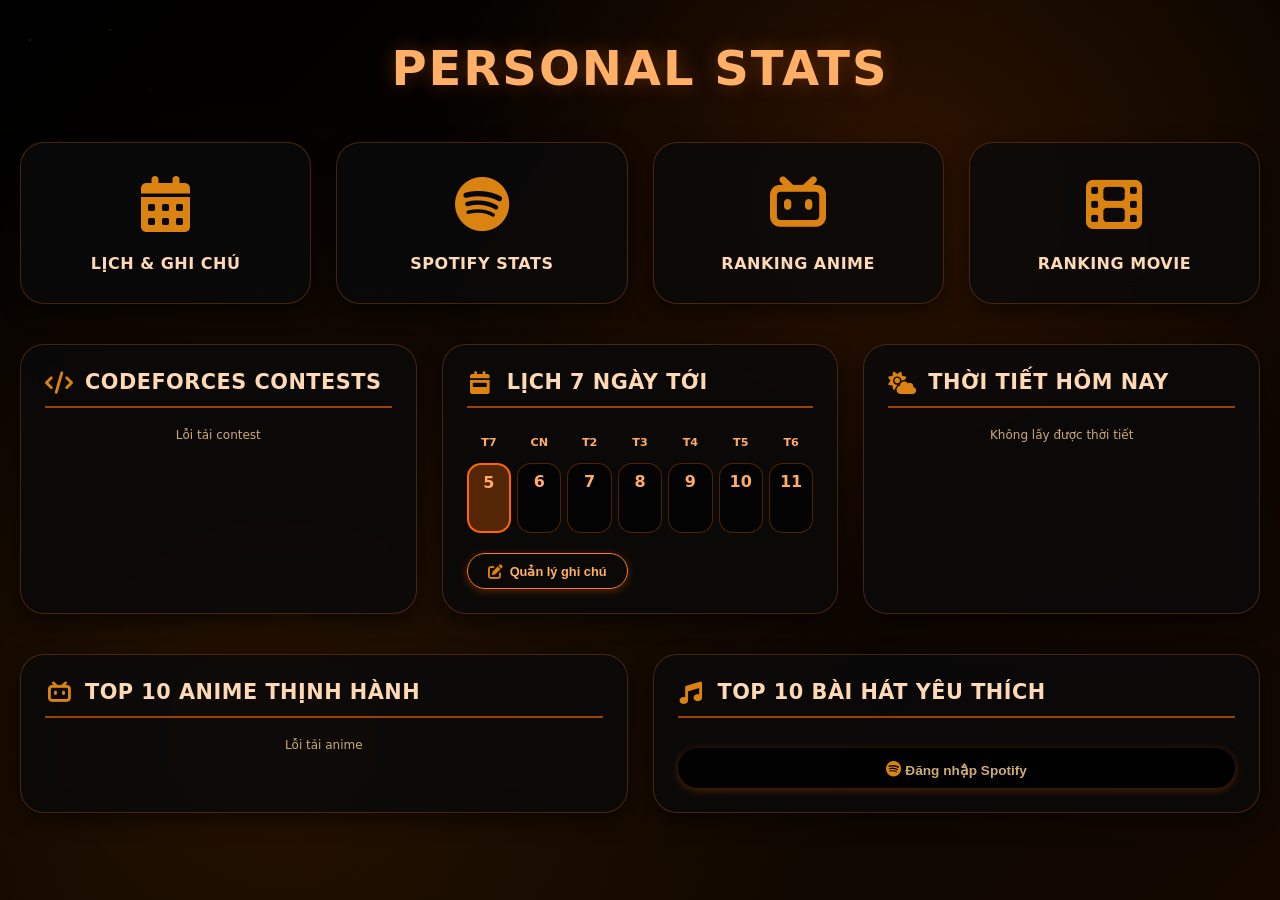
==== commit 980f8940: "Update index.html" ====
--- a/index.html
+++ b/index.html
@@ -3,7 +3,10 @@
 <head>
 <meta charset="UTF-8">
 <meta name="viewport" content="width=device-width, initial-scale=1.0">
-<title>Cosmic Dashboard - Personal Hub</title>
+<title>HomePage</title>
+
+<!-- Font Awesome 6 (miễn phí, icon đẹp) -->
+<link rel="stylesheet" href="https://cdnjs.cloudflare.com/ajax/libs/font-awesome/6.5.1/css/all.min.css">
 
 <style>
 * {
@@ -18,6 +21,12 @@
     position: relative;
     background: #000000;
 }
+.fas, .far, .fab, .fa-brands {
+    color: #db8310 !important;
+    transition: color 0.3s ease !important;
+    padding-top:3px;
+}
+
 
 /* Background gradient chéo: đen -> cam vũ trụ */
 body::before {
@@ -76,7 +85,6 @@
     color:  #ffb066;
     text-shadow: 0 0 20px rgba(255,120,0,0.3);
     letter-spacing: 2px;
-    
 }
 
 .subtitle {
@@ -145,7 +153,13 @@
 .card-header-left {
     display: flex;
     align-items: center;
-    gap: 10px;
+    gap: 12px;
+}
+
+.card-header-left i {
+    font-size: 1.4rem;
+    width: 28px;
+    text-align: center;
 }
 
 .view-more {
@@ -272,7 +286,7 @@
 }
 
 .calendar-day.has-note::after {
-    content: "📌";
+    content: "";
     position: absolute;
     bottom: 3px;
     right: 6px;
@@ -293,6 +307,13 @@
 .weather-info {
     text-align: center;
     padding: 15px;
+}
+
+.weather-location {
+    font-size: 1rem;
+    font-weight: 500;
+    color: #ffaa66;
+    margin-bottom: 8px;
 }
 
 .weather-temp {
@@ -334,6 +355,43 @@
     box-shadow: 0 4px 12px rgba(255, 102, 0, 0.5);
 }
 
+/* Link Card - Icon lớn ở giữa, không có mô tả */
+.link-card {
+    text-align: center;
+    cursor: pointer;
+    display: flex;
+    flex-direction: column;
+    align-items: center;
+    justify-content: center;
+    padding: 30px 20px;
+}
+
+.link-icon {
+    font-size: 3.5rem;
+    margin-bottom: 16px;
+}
+
+.link-icon i {
+    color: #ffaa44;
+    transition: all 0.3s ease;
+}
+
+.link-title {
+    font-size: 1rem;
+    font-weight: 600;
+    color: #ffd9b3;
+    letter-spacing: 0.5px;
+}
+
+.link-card:hover .link-icon i {
+    transform: scale(1.1);
+    color: #ff8844;
+    text-shadow: 0 0 10px rgba(255, 136, 68, 0.5);
+}
+
+.link-card:hover .link-title {
+    color: #ffaa66;
+}
 .status {
     font-size: 0.75rem;
     color: #ccaa77;
@@ -356,34 +414,50 @@
     animation: spin 1s linear infinite;
     margin: 0 auto 10px;
 }
+#spotify-login-btn {
+    display: flex;
+    align-items: center;
+    justify-content: center;
+    gap: 8px;
+    width: 100%;
+    background: linear-gradient(90deg, #020202, #000000);
+    border: none;
+    color:#ccaa77;
+    font-weight: bold;
+    padding: 10px 20px;
+    border-radius: 40px;
+    cursor: pointer;
+    transition: 0.3s;
+    font-size: 0.85rem;
+    margin-top: 10px;
+}
+
+#spotify-login-btn:hover {
+    transform: translateY(-2px);
+    box-shadow: 0 6px 14px rgba(255, 102, 0, 0.4);
+    background: linear-gradient(90deg, #ffa16a, #fba973);
+    color:black;
+}
+
+#spotify-login-btn i {
+    font-size: 1rem;
+    color: #ccaa77;
+}
+
+/* Các nút khác đồng bộ */
+.btn, .btn-outline {
+    display: flex;
+    align-items: center;
+    justify-content: center;
+    gap: 8px;
+}
+
+.btn i, .btn-outline i {
+    font-size: 0.9rem;
+}
 
 @keyframes spin {
     to { transform: rotate(360deg); }
-}
-
-.user-info {
-    display: flex;
-    align-items: center;
-    gap: 12px;
-    padding: 10px;
-    background: rgba(0, 0, 0, 0.5);
-    border-radius: 20px;
-    margin-bottom: 15px;
-    border-left: 3px solid #ff6600;
-}
-
-.user-avatar {
-    width: 40px;
-    height: 40px;
-    border-radius: 50%;
-    object-fit: cover;
-    border: 1px solid #ff6600;
-}
-
-.user-name {
-    font-size: 0.9rem;
-    font-weight: bold;
-    color: #ffbb88;
 }
 
 /* Link Card */
@@ -438,76 +512,108 @@
 <body>
 
 <div class="container">
-    <h1>✨ COSMIC DASHBOARD</h1>
-    <div class="subtitle">⚡ Quản lý cá nhân | Âm nhạc | Lịch | Anime | Codeforces</div>
-
-    <!-- 4 CARD LINK ĐẦU -->
-    <div class="link-grid">
-        <div class="card link-card" onclick="location.href='calendar.html'">
-            <div class="card-header"><div class="card-header-left">📅 LỊCH & GHI CHÚ</div></div>
-            <div class="link-card-content">👉 Nhấn để mở<br>Quản lý công việc hàng ngày</div>
+    <h1>PERSONAL STATS</h1>
+    <br><br>
+    
+
+    <!-- 4 CARD LINK ĐẦU - ĐÃ THAY ICON FONT AWESOME MÀU CAM -->
+    <!-- 4 CARD LINK ĐẦU - Icon lớn ở giữa + tiêu đề bên dưới -->
+<div class="link-grid">
+    <div class="card link-card" onclick="location.href='calendar.html'">
+        <div class="link-icon">
+            <i class="fas fa-calendar-alt"></i>
         </div>
-        <div class="card link-card" onclick="location.href='spotify.html'">
-            <div class="card-header"><div class="card-header-left">🎧 SPOTIFY STATS</div></div>
-            <div class="link-card-content">👉 Nhấn để mở<br>Thống kê nghe nhạc chi tiết</div>
+        <div class="link-title">LỊCH & GHI CHÚ</div>
+    </div>
+    
+    <div class="card link-card" onclick="location.href='spotify.html'">
+        <div class="link-icon">
+            <i class="fab fa-spotify"></i>
         </div>
-        <div class="card link-card" onclick="location.href='rank-anime.html'">
-            <div class="card-header"><div class="card-header-left">🏆 RANKING ANIME</div></div>
-            <div class="link-card-content">👉 Nhấn để mở<br>Xếp hạng anime yêu thích</div>
+        <div class="link-title">SPOTIFY STATS</div>
+    </div>
+    
+    <div class="card link-card" onclick="location.href='rank-anime.html'">
+        <div class="link-icon">
+            <i class="fa-brands fa-bilibili"></i>
         </div>
-        <div class="card link-card" onclick="location.href='rank-movie.html'">
-            <div class="card-header"><div class="card-header-left">🏆 RANKING MOVIE</div></div>
-            <div class="link-card-content">👉 Nhấn để mở<br>Xếp hạng phim yêu thích</div>
+        <div class="link-title">RANKING ANIME</div>
+    </div>
+    
+    <div class="card link-card" onclick="location.href='rank-movie.html'">
+        <div class="link-icon">
+            <i class="fas fa-film"></i>
         </div>
+        <div class="link-title">RANKING MOVIE</div>
     </div>
+</div>
 
     <!-- 3 CARD NỘI DUNG CHÍNH -->
     <div class="content-grid">
-        <!-- Top 10 Bài Hát -->
+        <!-- Codeforces -->
         <div class="card">
             <div class="card-header">
-                <div class="card-header-left">⚡ CODEFORCES SẮP DIỄN RA</div>
-                <div class="view-more" onclick="window.open('https://codeforces.com/contests', '_blank')">Xem thêm →</div>
+                <div class="card-header-left">
+                    <i class="fas fa-code" style="color: #ffaa44;"></i>
+                    CODEFORCES CONTESTS
+                </div>
+                
             </div>
             <div id="cf-contests-list"><div class="loading"><div class="loading-spinner"></div><p>Đang tải contest...</p></div></div>
         </div>
 
         <!-- Lịch 7 Ngày -->
         <div class="card">
-            <div class="card-header"><div class="card-header-left">📅 LỊCH 7 NGÀY TỚI</div></div>
+            <div class="card-header">
+                <div class="card-header-left">
+                    <i class="fas fa-calendar-week" style="color: #ffaa44;"></i>
+                    LỊCH 7 NGÀY TỚI
+                </div>
+            </div>
             <div id="calendar-week-view"><div class="loading"><div class="loading-spinner"></div><p>Đang tải lịch...</p></div></div>
-            <button class="btn btn-outline" onclick="location.href='calendar.html'">📖 Quản lý ghi chú</button>
+            <button class="btn btn-outline" onclick="location.href='calendar.html'"><i class="fas fa-edit"></i> Quản lý ghi chú</button>
         </div>
 
         <!-- Thời tiết -->
         <div class="card">
-            <div class="card-header"><div class="card-header-left">🌙 THỜI TIẾT HÔM NAY</div></div>
+            <div class="card-header">
+                <div class="card-header-left">
+                    <i class="fas fa-cloud-sun" style="color: #ffaa44;"></i>
+                    THỜI TIẾT HÔM NAY
+                </div>
+            </div>
             <div id="weather-info"><div class="loading"><div class="loading-spinner"></div><p>Đang lấy dữ liệu...</p></div></div>
         </div>
     </div>
 
-    <!-- 2 CARD CUỐI: Anime Hot + Codeforces -->
+    <!-- 2 CARD CUỐI: Anime Hot + Spotify Top Tracks -->
     <div class="bottom-grid">
         <div class="card">
             <div class="card-header">
-                <div class="card-header-left">🎬 TOP 10 ANIME THỊNH HÀNH</div>
-                <div class="view-more" onclick="window.open('https://myanimelist.net/topanime.php', '_blank')">Xem thêm →</div>
+                <div class="card-header-left">
+                    <i class="fa-brands fa-bilibili" style="color: #ffaa44;"></i>
+                    TOP 10 ANIME THỊNH HÀNH
+                </div>
+                
             </div>
             <div id="anime-list"><div class="loading"><div class="loading-spinner"></div><p>Đang tải anime...</p></div></div>
         </div>
         <div class="card">
-            <div class="card-header"><div class="card-header-left">🎧 TOP 10 BÀI HÁT YÊU THÍCH</div></div>
+            <div class="card-header">
+                <div class="card-header-left">
+                    <i class="fas fa-music" style="color: #ffaa44;"></i>
+                    TOP 10 BÀI HÁT YÊU THÍCH
+                </div>
+            </div>
             <div id="spotify-user-info"></div>
             <div id="spotify-top-tracks"><div class="loading"><div class="loading-spinner"></div><p>Đang kiểm tra đăng nhập...</p></div></div>
             <div class="status" id="spotify-status"></div>
             <div id="spotify-buttons">
-                <button class="btn" id="spotify-login-btn" onclick="loginSpotify()" style="display:none;">🔐 Đăng nhập Spotify</button>
-                <button class="btn btn-outline" id="spotify-refresh-btn" onclick="refreshSpotify()" style="display:none;">🔄 Cập nhật</button>
-                <button class="btn btn-outline" id="spotify-logout-btn" onclick="logoutSpotify()" style="display:none;">🚪 Đăng xuất</button>
+                <button class="btn" id="spotify-login-btn" onclick="loginSpotify()" style="display:none;"><i class="fab fa-spotify"></i> Đăng nhập Spotify</button>
+                <button class="btn btn-outline" id="spotify-refresh-btn" onclick="refreshSpotify()" style="display:none;"><i class="fas fa-sync-alt"></i> Cập nhật</button>
+                <button class="btn btn-outline" id="spotify-logout-btn" onclick="logoutSpotify()" style="display:none;"><i class="fas fa-sign-out-alt"></i> Đăng xuất</button>
             </div>
         </div>
-
-        
     </div>
 </div>
 
@@ -533,8 +639,8 @@
     })();
 
     function showLoginUI() {
-        document.getElementById('spotify-top-tracks').innerHTML = '<div class="status">🔐 Chưa đăng nhập Spotify</div>';
-        document.getElementById('spotify-status').innerHTML = '💡 Đăng nhập để xem top bài hát';
+        document.getElementById('spotify-top-tracks').innerHTML = '';
+        document.getElementById('spotify-status').innerHTML = '';
         document.getElementById('spotify-login-btn').style.display = 'inline-block';
         document.getElementById('spotify-refresh-btn').style.display = 'none';
         document.getElementById('spotify-logout-btn').style.display = 'none';
@@ -554,7 +660,7 @@
         localStorage.removeItem('spotify_token_expiry');
         spotifyToken = null;
         showLoginUI();
-        document.getElementById('spotify-top-tracks').innerHTML = '<div class="status">🔐 Đã đăng xuất</div>';
+        document.getElementById('spotify-top-tracks').innerHTML = '<div class="status"><i class="fas fa-lock"></i> Đã đăng xuất</div>';
     }
     async function exchangeCodeForToken(code) {
         try {
@@ -575,29 +681,26 @@
     }
     async function loadSpotifyData(token) {
         try {
-            const user = await (await fetch('https://api.spotify.com/v1/me', { headers: { 'Authorization': `Bearer ${token}` } })).json();
-            const tracks = await (await fetch('https://api.spotify.com/v1/me/top/tracks?limit=10&time_range=medium_term', { headers: { 'Authorization': `Bearer ${token}` } })).json();
-            document.getElementById('spotify-user-info').innerHTML = `<div class="user-info"><div style="width:40px;height:40px;background:#ff6600;border-radius:50%;text-align:center;line-height:40px;">🎵</div><div class="user-name">${escapeHtml(user.display_name || user.id)}</div></div>`;
+            const tracks = await (await fetch('https://api.spotify.com/v1/me/top/tracks?limit=10&time_range=medium_term', { 
+                headers: { 'Authorization': `Bearer ${token}` } 
+            })).json();
             let html = '<ul class="track-list">';
             tracks.items.forEach((t,i)=> {
-    let img = t.album.images?.[0]?.url || '';
-
-    html += `
-    <li class="track-item" onclick="window.open('https://open.spotify.com/track/${t.id}','_blank')">
-        <span class="track-rank">#${i+1}</span>
-        ${img ? `<img class="track-img" src="${img}">` : `<div class="track-img"></div>`}
-        
-        <div class="track-info">
-            <div class="track-name">${escapeHtml(t.name)}</div>
-            <div class="track-artist">${escapeHtml(t.artists[0].name)}</div>
-        </div>
-
-        <div class="track-meta">🔥 ${t.popularity ?? ''}</div>
-    </li>`;
-});
+                let img = t.album.images?.[0]?.url || '';
+                html += `
+                <li class="track-item" onclick="window.open('https://open.spotify.com/track/${t.id}','_blank')">
+                    <span class="track-rank">#${i+1}</span>
+                    ${img ? `<img class="track-img" src="${img}">` : `<div class="track-img"></div>`}
+                    <div class="track-info">
+                        <div class="track-name">${escapeHtml(t.name)}</div>
+                        <div class="track-artist">${escapeHtml(t.artists[0].name)}</div>
+                    </div>
+                    <div class="track-meta"><i class="fas fa-fire"></i> ${t.popularity ?? ''}</div>
+                </li>`;
+            });
             html += '</ul>';
             document.getElementById('spotify-top-tracks').innerHTML = html;
-            document.getElementById('spotify-status').innerHTML = `✅ Cập nhật ${new Date().toLocaleTimeString()}`;
+            document.getElementById('spotify-status').innerHTML = `<i class="fas fa-check-circle"></i> Cập nhật ${new Date().toLocaleTimeString()}`;
             showLoggedInUI();
         } catch(e) { logoutSpotify(); }
     }
@@ -605,45 +708,35 @@
 
     // ========== LỊCH ==========
     function loadCalendarWeek() {
-    const notes = JSON.parse(localStorage.getItem('calendarNotes')) || {};
-    const today = new Date();
-
-    let week = [];
-    for (let i = 0; i < 7; i++) {
-        let d = new Date(today);
-        d.setDate(today.getDate() + i);
-        week.push(d);
-    }
-
-    const dayNames = ['CN','T2','T3','T4','T5','T6','T7'];
-
-    let html = `<div class="calendar-week">`;
-
-    // header đúng thứ
-    week.forEach(d => {
-        html += `<div class="calendar-day-header">${dayNames[d.getDay()]}</div>`;
-    });
-
-    // ngày
-    week.forEach(d => {
-        let key = `${d.getFullYear()}-${String(d.getMonth()+1).padStart(2,'0')}-${String(d.getDate()).padStart(2,'0')}`;
-        let note = notes[key];
-        let isToday = d.toDateString() === new Date().toDateString();
-
-        html += `
-            <div class="calendar-day ${isToday?'today':''} ${note?'has-note':''}" onclick="location.href='calendar.html'">
-                <div class="calendar-day-number">${d.getDate()}</div>
-                ${note?`<div class="calendar-note-preview">${escapeHtml(note.title||'📝')}</div>`:''}
-            </div>
-        `;
-    });
-
-    html += '</div>';
-
-    document.getElementById('calendar-week-view').innerHTML = html;
-}
-
-    // ========== ANIME HOT (CÓ HÌNH ẢNH) ==========
+        const notes = JSON.parse(localStorage.getItem('calendarNotes')) || {};
+        const today = new Date();
+        let week = [];
+        for (let i = 0; i < 7; i++) {
+            let d = new Date(today);
+            d.setDate(today.getDate() + i);
+            week.push(d);
+        }
+        const dayNames = ['CN','T2','T3','T4','T5','T6','T7'];
+        let html = `<div class="calendar-week">`;
+        week.forEach(d => {
+            html += `<div class="calendar-day-header">${dayNames[d.getDay()]}</div>`;
+        });
+        week.forEach(d => {
+            let key = `${d.getFullYear()}-${String(d.getMonth()+1).padStart(2,'0')}-${String(d.getDate()).padStart(2,'0')}`;
+            let note = notes[key];
+            let isToday = d.toDateString() === new Date().toDateString();
+            html += `
+                <div class="calendar-day ${isToday?'today':''} ${note?'has-note':''}" onclick="location.href='calendar.html'">
+                    <div class="calendar-day-number">${d.getDate()}</div>
+                    ${note?`<div class="calendar-note-preview">${escapeHtml(note.title||'📝')}</div>`:''}
+                </div>
+            `;
+        });
+        html += '</div>';
+        document.getElementById('calendar-week-view').innerHTML = html;
+    }
+
+    // ========== ANIME HOT ==========
     async function loadAnimeHot() {
         try {
             let res = await fetch('https://api.jikan.moe/v4/top/anime?filter=airing&limit=10');
@@ -656,13 +749,13 @@
                             ${imgUrl ? `<img class="track-img" src="${imgUrl}" onerror="this.style.display='none'" alt="${escapeHtml(a.title)}">` : '<div class="track-img" style="background:#2a1a05;"></div>'}
                             <div class="track-info">
                                 <div class="track-name">${escapeHtml(a.title)}</div>
-                                <div class="track-meta">⭐ ${a.score||'N/A'} | 📺 ${a.episodes||'?'} tập</div>
+                                <div class="track-meta"><i class="fas fa-star"></i>${a.score||'N/A'} |<i class="fas fa-tv"></i>${a.episodes||'?'} tập</div>
                             </div>
                          </li>`;
             });
             html += '</ul>';
             document.getElementById('anime-list').innerHTML = html;
-        } catch(e) { document.getElementById('anime-list').innerHTML = '<div class="status">⚠️ Lỗi tải anime</div>'; }
+        } catch(e) { document.getElementById('anime-list').innerHTML = '<div class="status"> Lỗi tải anime</div>'; }
     }
 
     // ========== CODEFORCES ==========
@@ -673,15 +766,23 @@
             let contests = data.result.filter(c=>c.phase==='BEFORE').sort((a,b)=>a.startTimeSeconds-b.startTimeSeconds).slice(0,10);
             let html = '<ul class="track-list">';
             contests.forEach((c,i)=> {
-                let start = new Date(c.startTimeSeconds*1000);
-                let diff = Math.floor((start - Date.now())/1000);
-                let days = Math.floor(diff/86400), hours = Math.floor((diff%86400)/3600);
-                let timeStr = days>0?`${days} ngày ${hours}h nữa`:(hours>0?`${hours} giờ nữa`:'Sắp diễn ra');
-                html += `<li class="track-item" onclick="window.open('https://codeforces.com/contests/${c.id}','_blank')"><span class="track-rank">#${i+1}</span><div class="track-info"><div class="track-name">${escapeHtml(c.name)}</div><div class="track-meta">📅 ${timeStr} | ⏱️ ${Math.floor(c.durationSeconds/3600)}h</div></div></li>`;
+                let start = new Date(c.startTimeSeconds * 1000);
+                let hours = Math.floor(c.durationSeconds / 3600);
+                let minutes = Math.floor((c.durationSeconds % 3600) / 60);
+                let durationText = `${hours}h ${minutes > 0 ? minutes + 'p' : ''}`;
+                let dateStr = start.toLocaleDateString('vi-VN');
+                let timeStr = start.toLocaleTimeString('vi-VN', { hour: '2-digit', minute: '2-digit' });
+                html += `<li class="track-item" onclick="window.open('https://codeforces.com/contests/${c.id}','_blank')">
+                            <span class="track-rank">#${i+1}</span>
+                            <div class="track-info">
+                                <div class="track-name">${escapeHtml(c.name)}</div>
+                                <div class="track-meta"><i class="fas fa-calendar-day"></i> ${dateStr} - ${timeStr} | <i class="fas fa-hourglass-half"></i> ${durationText}</div>
+                            </div>
+                         </li>`;
             });
             html += '</ul>';
             document.getElementById('cf-contests-list').innerHTML = html;
-        } catch(e) { document.getElementById('cf-contests-list').innerHTML = '<div class="status">⚠️ Lỗi tải contest</div>'; }
+        } catch(e) { document.getElementById('cf-contests-list').innerHTML = '<div class="status"> Lỗi tải contest</div>'; }
     }
 
     // ========== THỜI TIẾT ==========
@@ -691,9 +792,14 @@
             let data = await res.json();
             let temp = data.current_weather.temperature;
             let code = data.current_weather.weathercode;
-            let desc = code===0?'☀️ Trời quang':(code<3?'🌤️ Có mây':(code<50?'☁️ U ám':(code<60?'🌫️ Sương mù':'🌧️ Mưa')));
-            document.getElementById('weather-info').innerHTML = `<div class="weather-info"><div class="weather-temp">${Math.round(temp)}°C</div><div class="weather-desc">${desc}</div><button class="btn btn-outline" onclick="loadWeather()">🔄 Cập nhật</button></div>`;
-        } catch(e) { document.getElementById('weather-info').innerHTML = '<div class="status">⚠️ Không lấy được thời tiết</div>'; }
+            let desc = code===0?'Trời quang':(code<3?'Có mây':(code<50?'U ám':(code<60?'Sương mù':'Mưa')));
+            document.getElementById('weather-info').innerHTML = `<div class="weather-info">
+                            <div class="weather-location"><i class="fas fa-map-marker-alt"></i> Hà Nội, Việt Nam</div>
+                            <div class="weather-temp">${Math.round(temp)}°C</div>
+                            <div class="weather-desc">${desc}</div>
+                            <button class="btn btn-outline" onclick="loadWeather()"><i class="fas fa-sync-alt"></i> Cập nhật</button>
+                        </div>`;
+        } catch(e) { document.getElementById('weather-info').innerHTML = '<div class="status"> Không lấy được thời tiết</div>'; }
     }
 
     function escapeHtml(t) { if(!t) return ''; let d=document.createElement('div'); d.textContent=t; return d.innerHTML; }
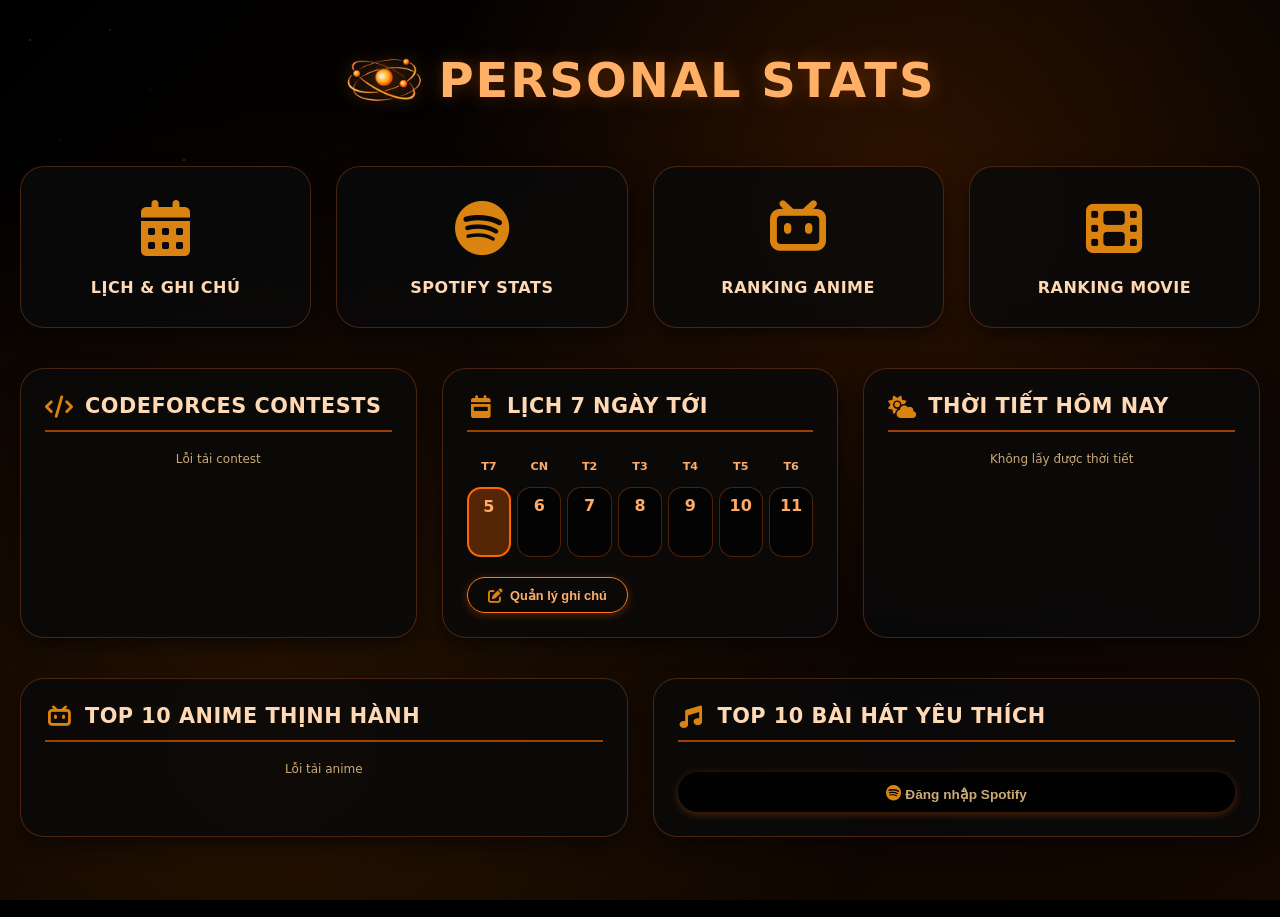
==== commit 3cfe9322: "Add files via upload" ====
--- a/index.html
+++ b/index.html
@@ -7,7 +7,7 @@
 
 <!-- Font Awesome 6 (miễn phí, icon đẹp) -->
 <link rel="stylesheet" href="https://cdnjs.cloudflare.com/ajax/libs/font-awesome/6.5.1/css/all.min.css">
-
+<link rel="shortcut icon" href="favicon.ico">
 <style>
 * {
     margin: 0;
@@ -492,7 +492,10 @@
     background: #ff6600;
     border-radius: 10px;
 }
-
+.track-meta i.fa-clock {
+    color: #ff8844;
+    margin-right: 5px;
+}
 /* Responsive */
 @media (max-width: 1100px) {
     .link-grid, .content-grid {
@@ -507,12 +510,46 @@
         grid-template-columns: 1fr;
     }
 }
+.logo-title {
+    display: flex;
+    align-items: center;
+    justify-content: center;
+    gap: 14px;
+
+    text-align: center;
+    font-size: 3rem;
+    margin-bottom: 8px;
+
+    color: #ffb066;
+    text-shadow: 0 0 20px rgba(255,120,0,0.3);
+    letter-spacing: 2px;
+}
+
+/* logo */
+.logo-title img {
+    width: 80px;
+    height: 80px;
+    object-fit: contain;
+
+    /* glow nhẹ cho hợp theme */
+    filter: drop-shadow(0 0 8px rgba(230,126,34,0.5));
+
+    transition: 0.3s;
+}
+
+/* hover cho xịn */
+.logo-title img:hover {
+    transform: scale(1.1) rotate(8deg);
+}
 </style>
 </head>
 <body>
 
 <div class="container">
-    <h1>PERSONAL STATS</h1>
+    <h1 class="logo-title">
+    <img src="ChatGPT_Image_19_18_46_21_thg_3__2026-removebg-preview.png" alt="logo">
+    PERSONAL STATS
+</h1>
     <br><br>
     
 
@@ -680,30 +717,48 @@
         } catch(e) { showLoginUI(); }
     }
     async function loadSpotifyData(token) {
-        try {
-            const tracks = await (await fetch('https://api.spotify.com/v1/me/top/tracks?limit=10&time_range=medium_term', { 
-                headers: { 'Authorization': `Bearer ${token}` } 
-            })).json();
-            let html = '<ul class="track-list">';
-            tracks.items.forEach((t,i)=> {
-                let img = t.album.images?.[0]?.url || '';
-                html += `
-                <li class="track-item" onclick="window.open('https://open.spotify.com/track/${t.id}','_blank')">
-                    <span class="track-rank">#${i+1}</span>
-                    ${img ? `<img class="track-img" src="${img}">` : `<div class="track-img"></div>`}
-                    <div class="track-info">
-                        <div class="track-name">${escapeHtml(t.name)}</div>
-                        <div class="track-artist">${escapeHtml(t.artists[0].name)}</div>
-                    </div>
-                    <div class="track-meta"><i class="fas fa-fire"></i> ${t.popularity ?? ''}</div>
-                </li>`;
-            });
-            html += '</ul>';
-            document.getElementById('spotify-top-tracks').innerHTML = html;
-            document.getElementById('spotify-status').innerHTML = `<i class="fas fa-check-circle"></i> Cập nhật ${new Date().toLocaleTimeString()}`;
-            showLoggedInUI();
-        } catch(e) { logoutSpotify(); }
-    }
+    try {
+        const tracks = await (await fetch('https://api.spotify.com/v1/me/top/tracks?limit=10&time_range=medium_term', { 
+            headers: { 'Authorization': `Bearer ${token}` } 
+        })).json();
+        
+        // Tính tổng thời gian nghe của 10 bài (tính theo phút)
+        let totalDurationMs = 0;
+        tracks.items.forEach(t => {
+            totalDurationMs += t.duration_ms;
+        });
+        const totalMinutes = Math.floor(totalDurationMs / 60000);
+        
+        let html = '<ul class="track-list">';
+        tracks.items.forEach((t,i)=> {
+            let img = t.album.images?.[0]?.url || '';
+            // Đổi đơn vị duration_ms sang phút:giây
+            const durationSec = Math.floor(t.duration_ms / 1000);
+            const minutes = Math.floor(durationSec / 60);
+            const seconds = durationSec % 60;
+            const durationText = `${minutes}:${seconds.toString().padStart(2,'0')}`;
+            
+            html += `
+            <li class="track-item" onclick="window.open('https://open.spotify.com/track/${t.id}','_blank')">
+                <span class="track-rank">#${i+1}</span>
+                ${img ? `<img class="track-img" src="${img}">` : `<div class="track-img"></div>`}
+                <div class="track-info">
+                    <div class="track-name">${escapeHtml(t.name)}</div>
+                    <div class="track-artist">${escapeHtml(t.artists[0].name)}</div>
+                    <div class="track-meta"><i class="fas fa-clock"></i> ${durationText}</div>
+                </div>
+            </li>`;
+        });
+        html += '</ul>';
+        
+        // Thêm tổng thời gian nghe vào status
+        document.getElementById('spotify-top-tracks').innerHTML = html;
+        document.getElementById('spotify-status').innerHTML = `<i class="fas fa-clock"></i> Tổng thời gian nghe: ${totalMinutes} phút | Cập nhật ${new Date().toLocaleTimeString()}`;
+        showLoggedInUI();
+    } catch(e) { 
+        logoutSpotify(); 
+    }
+}
     function refreshSpotify() { if(spotifyToken) loadSpotifyData(spotifyToken); else loginSpotify(); }
 
     // ========== LỊCH ==========
@@ -812,4 +867,4 @@
     setInterval(()=>{ loadCodeforces(); loadAnimeHot(); if(spotifyToken) loadSpotifyData(spotifyToken); }, 10*60*1000);
 </script>
 </body>
-</html>
+</html>
